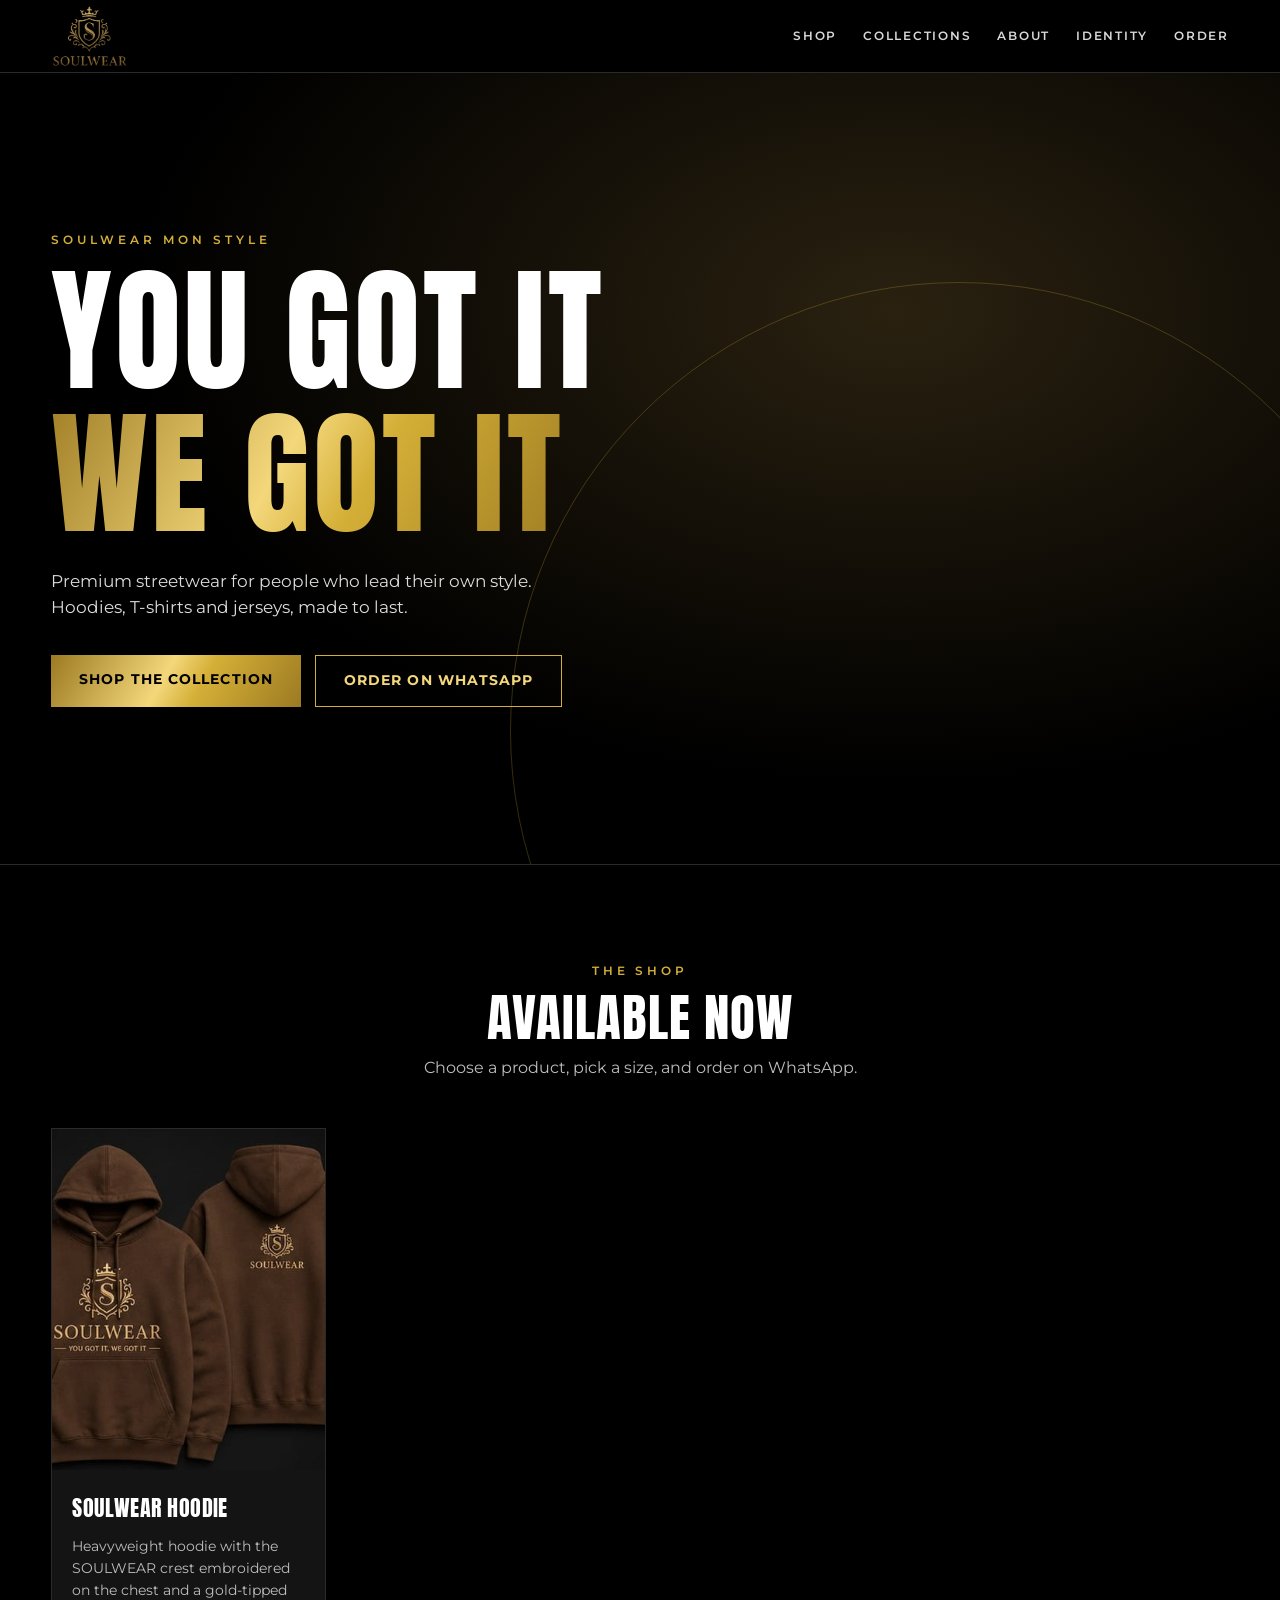
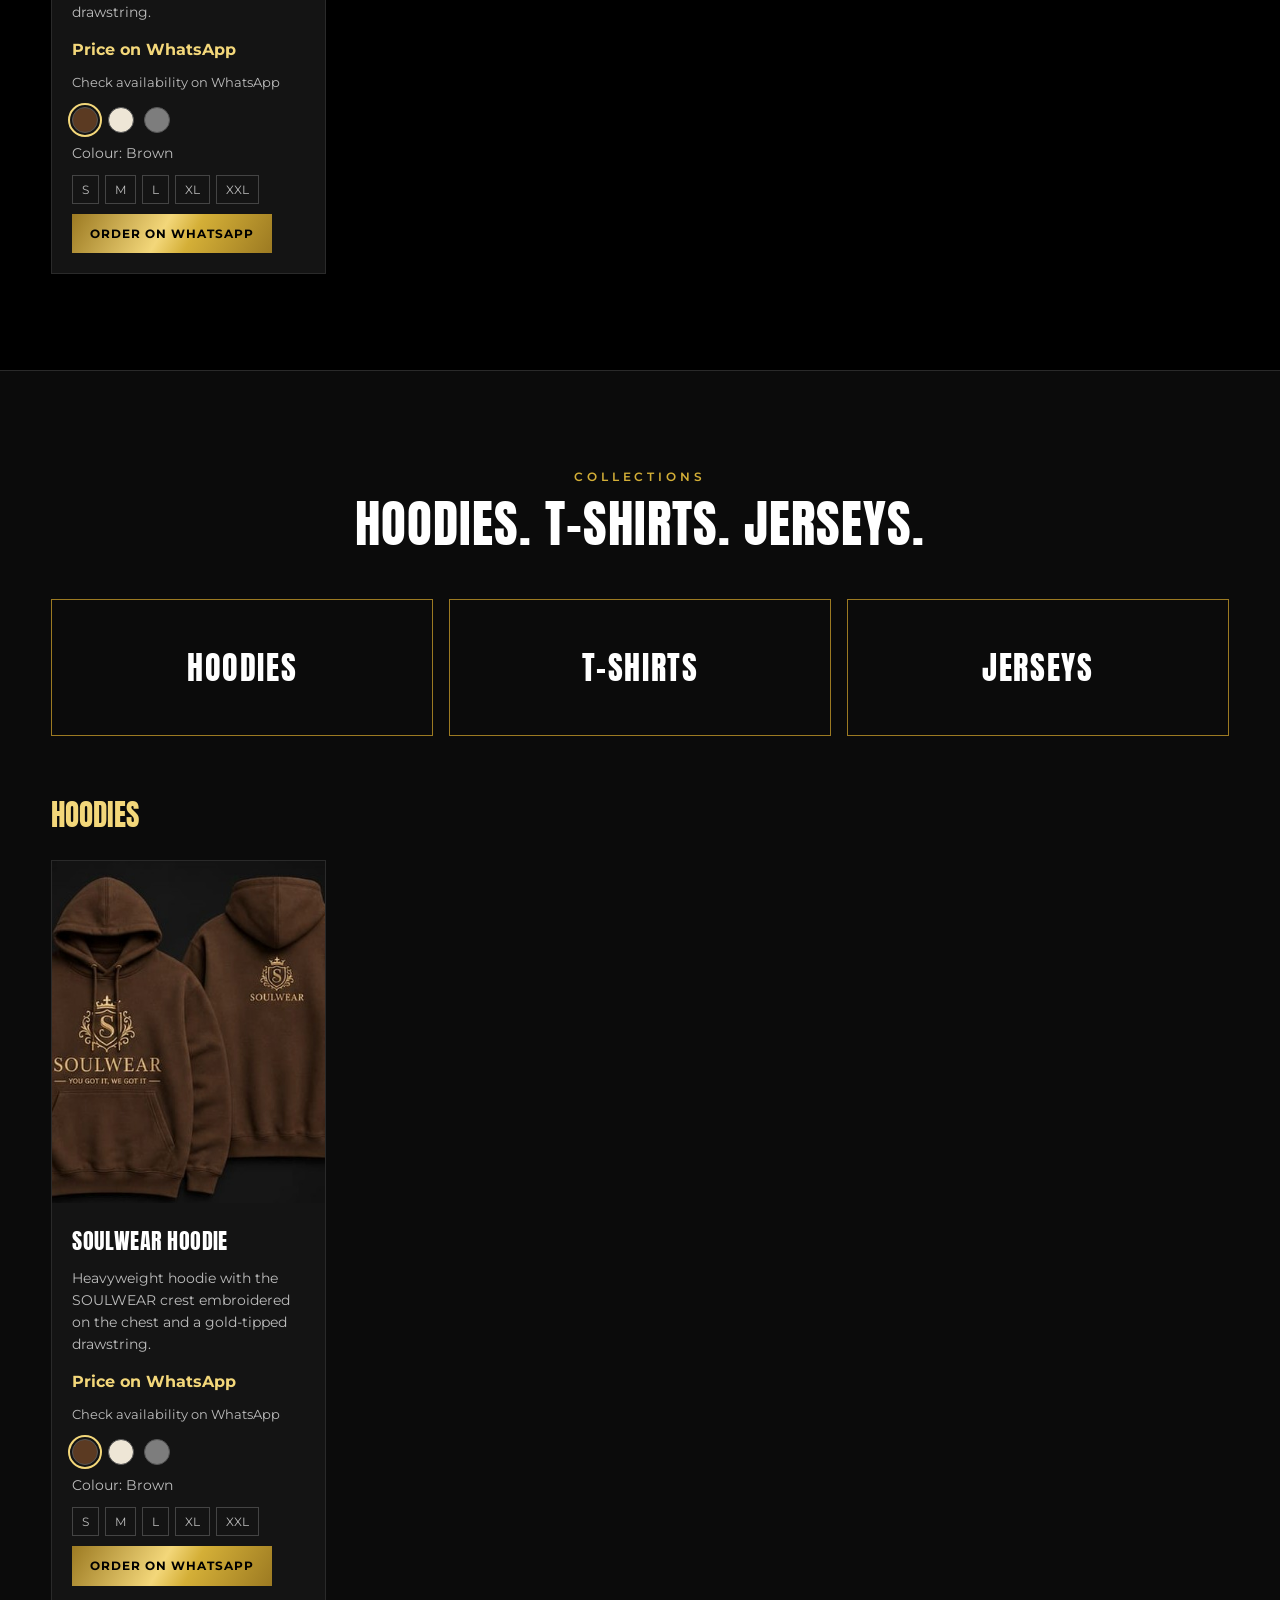
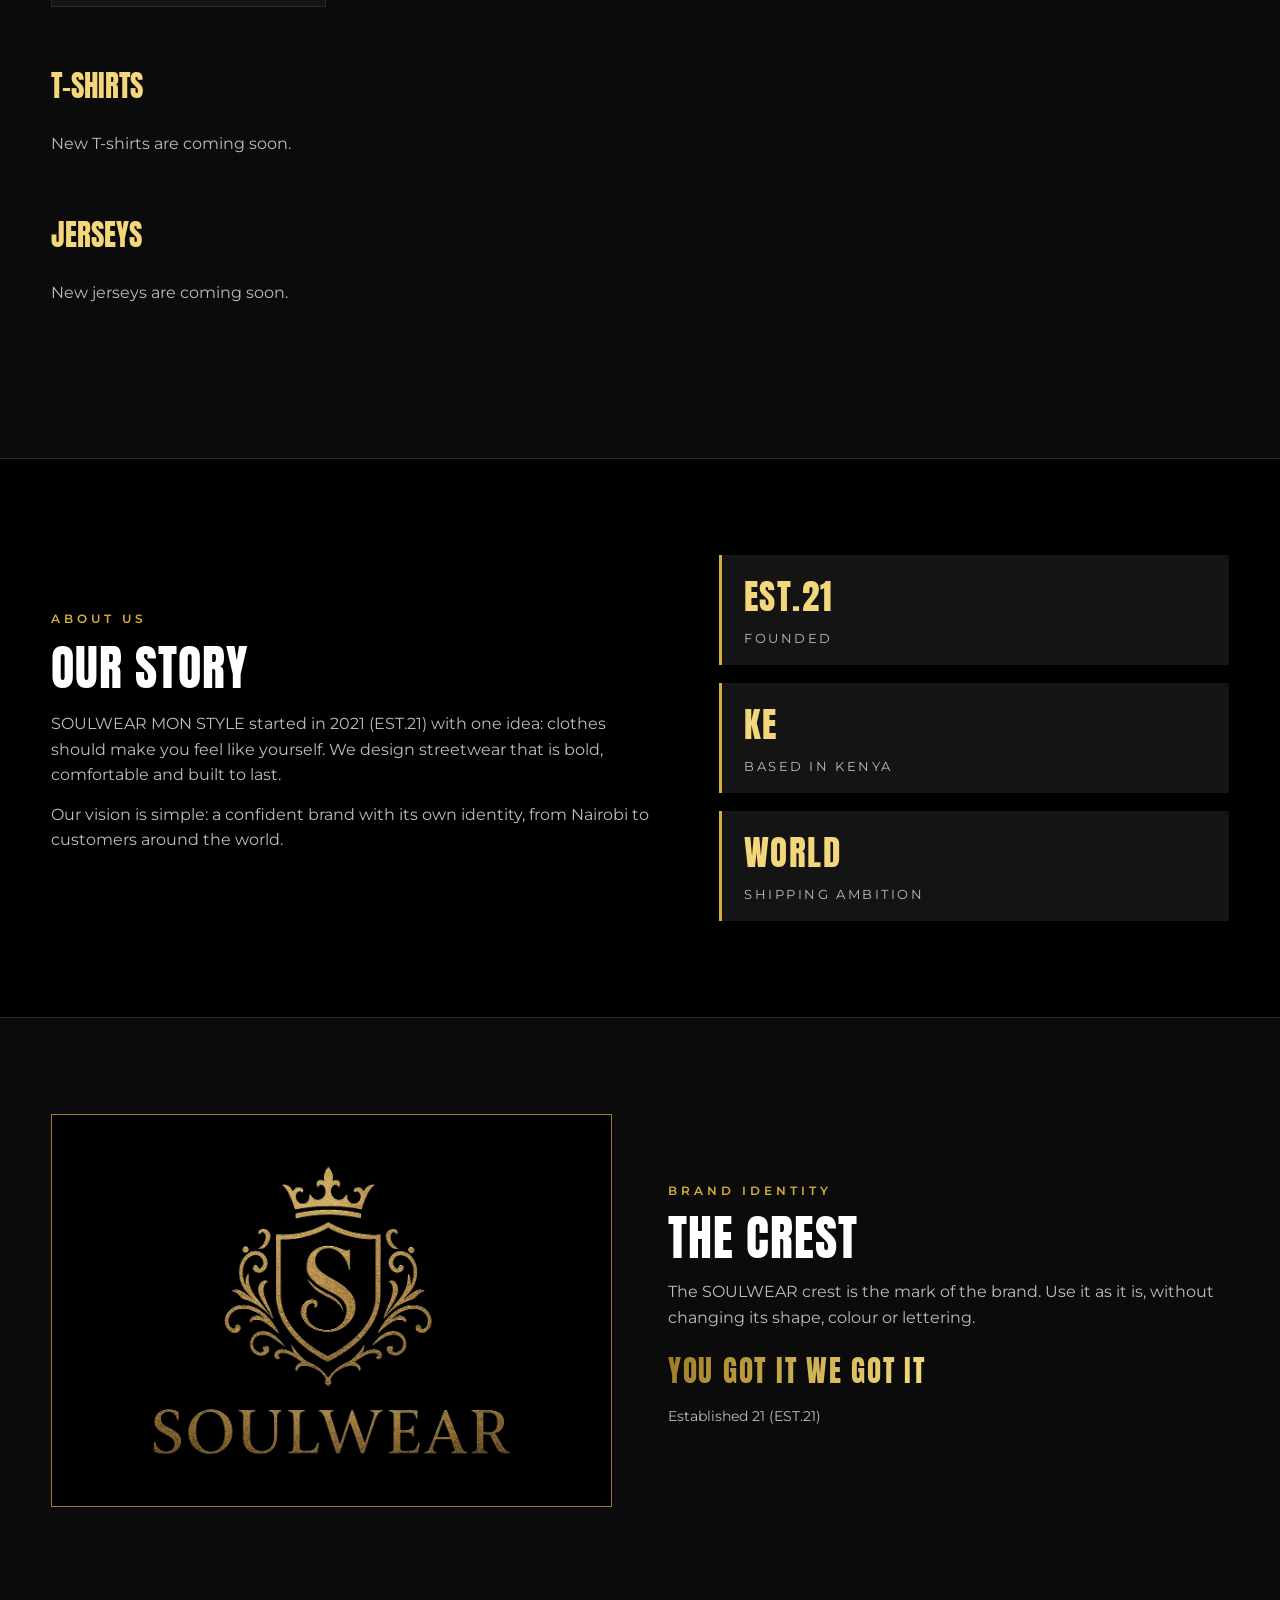
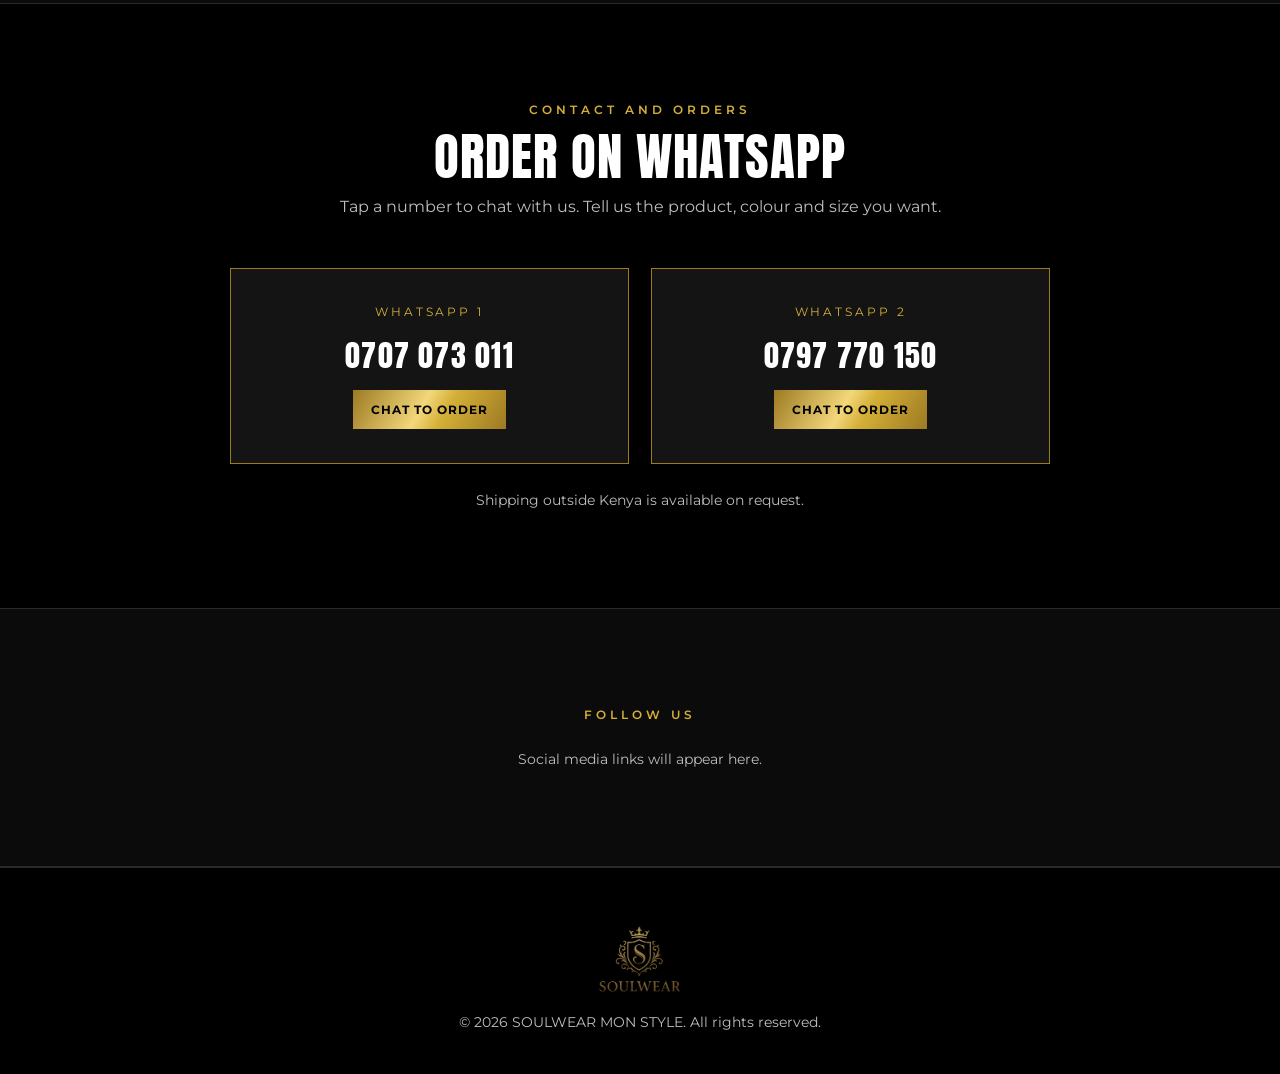
==== index.html @ c00b8c96 "Build SOULWEAR MON STYLE site: home, shop, collections, about, identity, WhatsApp orders Co-Authored" ====
<!DOCTYPE html>
<html lang="en">
<head>
<meta charset="utf-8">
<meta name="viewport" content="width=device-width,initial-scale=1">
<title>SOULWEAR MON STYLE | YOU GOT IT WE GOT IT</title>
<meta name="description" content="SOULWEAR MON STYLE: premium streetwear hoodies, T-shirts and jerseys. Est. 21. Order on WhatsApp.">
<meta name="theme-color" content="#000000">
<link rel="icon" type="image/png" href="assets/logo.png">
<link rel="preconnect" href="https://fonts.googleapis.com">
<link rel="preconnect" href="https://fonts.gstatic.com" crossorigin>
<link href="https://fonts.googleapis.com/css2?family=Anton&family=Montserrat:wght@400;500;600;700&display=swap" rel="stylesheet">
<link rel="stylesheet" href="styles.css">
</head>
<body>

<header class="top" id="top">
  <div class="wrap bar">
    <a href="#top" class="brand" aria-label="SOULWEAR home"><img src="assets/logo.png" alt="SOULWEAR"></a>
    <nav class="menu" aria-label="Main">
      <a href="#shop">Shop</a>
      <a href="#collections">Collections</a>
      <a href="#about">About</a>
      <a href="#identity">Identity</a>
      <a href="#order">Order</a>
    </nav>
  </div>
</header>

<section class="hero">
  <div class="wrap hero-inner">
    <p class="eyebrow">SOULWEAR MON STYLE</p>
    <h1 class="display">YOU GOT IT<br><span class="gold">WE GOT IT</span></h1>
    <p class="lead">Premium streetwear for people who lead their own style. Hoodies, T-shirts and jerseys, made to last.</p>
    <div class="cta">
      <a class="btn" href="#shop">Shop the collection</a>
      <a class="btn ghost" href="#order">Order on WhatsApp</a>
    </div>
  </div>
</section>

<section id="shop" class="block">
  <div class="wrap">
    <div class="heading">
      <p class="eyebrow">The shop</p>
      <h2 class="display">Available now</h2>
      <p class="muted">Choose a product, pick a size, and order on WhatsApp.</p>
    </div>
    <div id="products" class="grid" aria-live="polite"></div>
  </div>
</section>

<section id="collections" class="block alt">
  <div class="wrap">
    <div class="heading">
      <p class="eyebrow">Collections</p>
      <h2 class="display">Hoodies. T-shirts. Jerseys.</h2>
    </div>
    <div class="cats">
      <a href="#hoodies" class="cat"><span>Hoodies</span></a>
      <a href="#tshirts" class="cat"><span>T-shirts</span></a>
      <a href="#jerseys" class="cat"><span>Jerseys</span></a>
    </div>
    <div id="hoodies" class="cat-block">
      <h3 class="cat-title">Hoodies</h3>
      <div class="grid" data-cat="hoodies"></div>
    </div>
    <div id="tshirts" class="cat-block">
      <h3 class="cat-title">T-shirts</h3>
      <div class="grid" data-cat="tshirts"><p class="muted">New T-shirts are coming soon.</p></div>
    </div>
    <div id="jerseys" class="cat-block">
      <h3 class="cat-title">Jerseys</h3>
      <div class="grid" data-cat="jerseys"><p class="muted">New jerseys are coming soon.</p></div>
    </div>
  </div>
</section>

<section id="about" class="block">
  <div class="wrap about">
    <div>
      <p class="eyebrow">About us</p>
      <h2 class="display">Our story</h2>
      <p class="muted">SOULWEAR MON STYLE started in 2021 (EST.21) with one idea: clothes should make you feel like yourself. We design streetwear that is bold, comfortable and built to last.</p>
      <p class="muted">Our vision is simple: a confident brand with its own identity, from Nairobi to customers around the world.</p>
    </div>
    <div class="stat-row">
      <div><strong>EST.21</strong><span>Founded</span></div>
      <div><strong>KE</strong><span>Based in Kenya</span></div>
      <div><strong>WORLD</strong><span>Shipping ambition</span></div>
    </div>
  </div>
</section>

<section id="identity" class="block alt">
  <div class="wrap identity">
    <div class="logo-card">
      <img src="assets/logo.png" alt="SOULWEAR crest and wordmark">
    </div>
    <div>
      <p class="eyebrow">Brand identity</p>
      <h2 class="display">The crest</h2>
      <p class="muted">The SOULWEAR crest is the mark of the brand. Use it as it is, without changing its shape, colour or lettering.</p>
      <p class="slogan">YOU GOT IT WE GOT IT</p>
      <p class="muted small">Established 21 (EST.21)</p>
    </div>
  </div>
</section>

<section id="order" class="block">
  <div class="wrap">
    <div class="heading">
      <p class="eyebrow">Contact and orders</p>
      <h2 class="display">Order on WhatsApp</h2>
      <p class="muted">Tap a number to chat with us. Tell us the product, colour and size you want.</p>
    </div>
    <div class="contact-grid" id="contact-links"></div>
    <p class="muted small center">Shipping outside Kenya is available on request.</p>
  </div>
</section>

<section id="social" class="block alt">
  <div class="wrap center">
    <p class="eyebrow">Follow us</p>
    <div class="social" id="social-links"></div>
  </div>
</section>

<footer>
  <div class="wrap center">
    <img src="assets/logo.png" alt="" class="foot-logo">
    <p>&copy; <span id="yr"></span> SOULWEAR MON STYLE. All rights reserved.</p>
  </div>
</footer>

<script src="config.js"></script>
<script src="app.js"></script>
</body>
</html>
---- styles.css ----
/* SOULWEAR MON STYLE: deep black, metallic gold, white text */
:root{
  --black:#000;
  --ink:#0b0b0b;
  --panel:#141414;
  --line:#2a2a2a;
  --white:#fff;
  --muted:#bdbdbd;
  --gold:#d4af37;
  --gold-hi:#f3d77a;
  --gold-lo:#9c7a22;
  --gold-grad:linear-gradient(120deg,#9c7a22 0%,#f3d77a 45%,#d4af37 60%,#9c7a22 100%);
  --wrap:min(1200px,92%);
}
*{box-sizing:border-box;margin:0;padding:0}
html{scroll-behavior:smooth;scroll-padding-top:84px}
body{font-family:'Montserrat',system-ui,sans-serif;background:var(--black);color:var(--white);line-height:1.6;-webkit-font-smoothing:antialiased}
img{max-width:100%;display:block}
a{color:inherit;text-decoration:none}
.wrap{width:var(--wrap);margin:0 auto}
.center{text-align:center}
.muted{color:var(--muted)}
.small{font-size:.85rem}
.display{font-family:'Anton',Impact,'Arial Narrow',sans-serif;font-weight:400;text-transform:uppercase;letter-spacing:.02em;line-height:1.05}
.gold{background:var(--gold-grad);-webkit-background-clip:text;background-clip:text;color:transparent}
.eyebrow{font-size:.78rem;letter-spacing:.32em;text-transform:uppercase;color:var(--gold);font-weight:600;margin-bottom:10px}
.block{padding:96px 0;background:var(--black)}
.block.alt{background:var(--ink);border-top:1px solid var(--line);border-bottom:1px solid var(--line)}
.heading{text-align:center;margin-bottom:48px}
.heading .display{font-size:clamp(2rem,5vw,3.2rem)}
.heading .muted{margin-top:10px}

/* Buttons */
.btn{display:inline-block;background:var(--gold-grad);color:#000;padding:14px 28px;font-weight:700;letter-spacing:.08em;text-transform:uppercase;font-size:.85rem;border:0;cursor:pointer;transition:transform .2s,filter .2s}
.btn:hover{transform:translateY(-2px);filter:brightness(1.08)}
.btn.ghost{background:transparent;color:var(--gold-hi);border:1.5px solid var(--gold)}
.btn.small{padding:10px 18px;font-size:.75rem}

/* Header */
.top{position:sticky;top:0;z-index:50;background:rgba(0,0,0,.92);backdrop-filter:blur(10px);border-bottom:1px solid var(--line)}
.bar{display:flex;align-items:center;justify-content:space-between;height:72px}
.brand img{height:64px;width:auto}
.menu{display:flex;gap:26px;font-size:.78rem;letter-spacing:.14em;text-transform:uppercase;font-weight:600}
.menu a{color:var(--white);opacity:.85;transition:color .2s,opacity .2s}
.menu a:hover{color:var(--gold-hi);opacity:1}
@media(max-width:760px){
  .bar{height:64px}
  .brand img{height:42px}
  .menu{gap:14px;font-size:.66rem}
}

/* Hero */
.hero{position:relative;min-height:88vh;display:flex;align-items:center;background:radial-gradient(ellipse at 70% 30%,#2a2110 0%,#000 60%);overflow:hidden;border-bottom:1px solid var(--line)}
.hero::after{content:"";position:absolute;inset:auto -10% -40% auto;width:70vw;height:70vw;border-radius:50%;border:1px solid rgba(212,175,55,.25);pointer-events:none}
.hero-inner{position:relative;z-index:1;padding:80px 0}
.hero h1{font-size:clamp(3.2rem,12vw,8.5rem);margin-bottom:22px}
.hero .lead{max-width:520px;font-size:1.05rem;color:#dcdcdc;margin-bottom:34px}
.cta{display:flex;gap:14px;flex-wrap:wrap}

/* Product grid */
.grid{display:grid;gap:26px;grid-template-columns:repeat(auto-fill,minmax(260px,1fr))}
.card{background:var(--panel);border:1px solid var(--line);overflow:hidden;transition:border-color .25s,transform .25s;display:flex;flex-direction:column}
.card:hover{border-color:var(--gold-lo);transform:translateY(-4px)}
.thumb{aspect-ratio:4/5;background:#050505;display:flex;align-items:center;justify-content:center}
.thumb img{width:100%;height:100%;object-fit:cover}
.body{padding:20px;display:flex;flex-direction:column;gap:10px;flex:1}
.card h3{font-family:'Anton',Impact,sans-serif;font-weight:400;font-size:1.4rem;text-transform:uppercase;letter-spacing:.02em}
.meta{display:flex;justify-content:space-between;gap:10px;flex-wrap:wrap;align-items:baseline;margin-top:4px}
.price{color:var(--gold-hi);font-weight:700}
.stock{font-size:.8rem;color:var(--muted)}
.swatches{display:flex;gap:10px;margin-top:4px}
.swatch{width:26px;height:26px;border-radius:50%;border:1px solid #555;cursor:pointer}
.swatch[aria-pressed="true"]{outline:2px solid var(--gold-hi);outline-offset:2px}
.swatch[title="Brown"]{background:#5b3a22}
.swatch[title="White"]{background:#eee6d6}
.swatch[title="Grey"]{background:#7d7d7d}
.swatch[title="Black"]{background:#000}
.sizes{display:flex;gap:6px;flex-wrap:wrap}
.sizes span{border:1px solid #444;padding:4px 9px;font-size:.75rem;color:var(--muted)}
.order-btn{margin-top:auto;align-self:flex-start}

/* Collections */
.cats{display:grid;grid-template-columns:repeat(3,1fr);gap:16px;margin-bottom:56px}
.cat{border:1px solid var(--gold-lo);padding:42px 16px;text-align:center;font-family:'Anton',Impact,sans-serif;font-size:clamp(1.3rem,3vw,2rem);text-transform:uppercase;letter-spacing:.05em;transition:background .25s,color .25s}
.cat:hover{background:var(--gold-grad);color:#000}
.cat-block{margin-bottom:56px}
.cat-title{font-family:'Anton',Impact,sans-serif;font-weight:400;font-size:1.8rem;text-transform:uppercase;margin-bottom:22px;color:var(--gold-hi)}
@media(max-width:620px){.cats{grid-template-columns:1fr}}

/* About */
.about{display:grid;grid-template-columns:1.2fr 1fr;gap:56px;align-items:center}
.about .display{font-size:clamp(2rem,4.5vw,3rem);margin-bottom:18px}
.about p{margin-bottom:14px}
.stat-row{display:grid;gap:18px}
.stat-row div{border-left:3px solid var(--gold);padding:14px 22px;background:var(--panel)}
.stat-row strong{display:block;font-family:'Anton',Impact,sans-serif;font-weight:400;font-size:2.2rem;color:var(--gold-hi);letter-spacing:.04em}
.stat-row span{font-size:.8rem;letter-spacing:.2em;text-transform:uppercase;color:var(--muted)}
@media(max-width:820px){.about{grid-template-columns:1fr}}

/* Identity */
.identity{display:grid;grid-template-columns:1fr 1fr;gap:56px;align-items:center}
.logo-card{background:#000;border:1px solid var(--gold-lo);padding:40px;display:flex;align-items:center;justify-content:center}
.logo-card img{width:min(100%,380px)}
.identity .display{font-size:clamp(2rem,4.5vw,3rem);margin-bottom:16px}
.identity p{margin-bottom:12px}
.slogan{font-family:'Anton',Impact,sans-serif;font-size:clamp(1.3rem,3vw,1.8rem);letter-spacing:.06em;background:var(--gold-grad);-webkit-background-clip:text;background-clip:text;color:transparent;margin:18px 0 8px}
@media(max-width:820px){.identity{grid-template-columns:1fr}}

/* Contact */
.contact-grid{display:grid;grid-template-columns:repeat(2,1fr);gap:22px;max-width:820px;margin:0 auto 26px}
.contact-card{background:var(--panel);border:1px solid var(--gold-lo);padding:34px 24px;display:flex;flex-direction:column;align-items:center;gap:10px;text-align:center;transition:transform .2s,border-color .2s}
.contact-card:hover{transform:translateY(-3px);border-color:var(--gold-hi)}
.contact-card .label{font-size:.72rem;letter-spacing:.25em;text-transform:uppercase;color:var(--gold)}
.contact-card strong{font-family:'Anton',Impact,sans-serif;font-weight:400;font-size:1.9rem;letter-spacing:.04em}
@media(max-width:620px){.contact-grid{grid-template-columns:1fr}}

/* Social */
.social{display:flex;gap:14px;justify-content:center;flex-wrap:wrap;margin-top:24px}

/* Footer */
footer{background:#000;border-top:1px solid var(--line);padding:56px 0 40px;color:var(--muted);font-size:.85rem}
.foot-logo{height:70px;width:auto;margin:0 auto 18px;opacity:.9}

/* Phones */
@media(max-width:540px){
  .block{padding:72px 0}
  .hero{min-height:80vh}
  .grid{grid-template-columns:1fr 1fr;gap:14px}
  .body{padding:14px}
  .card h3{font-size:1.1rem}
}
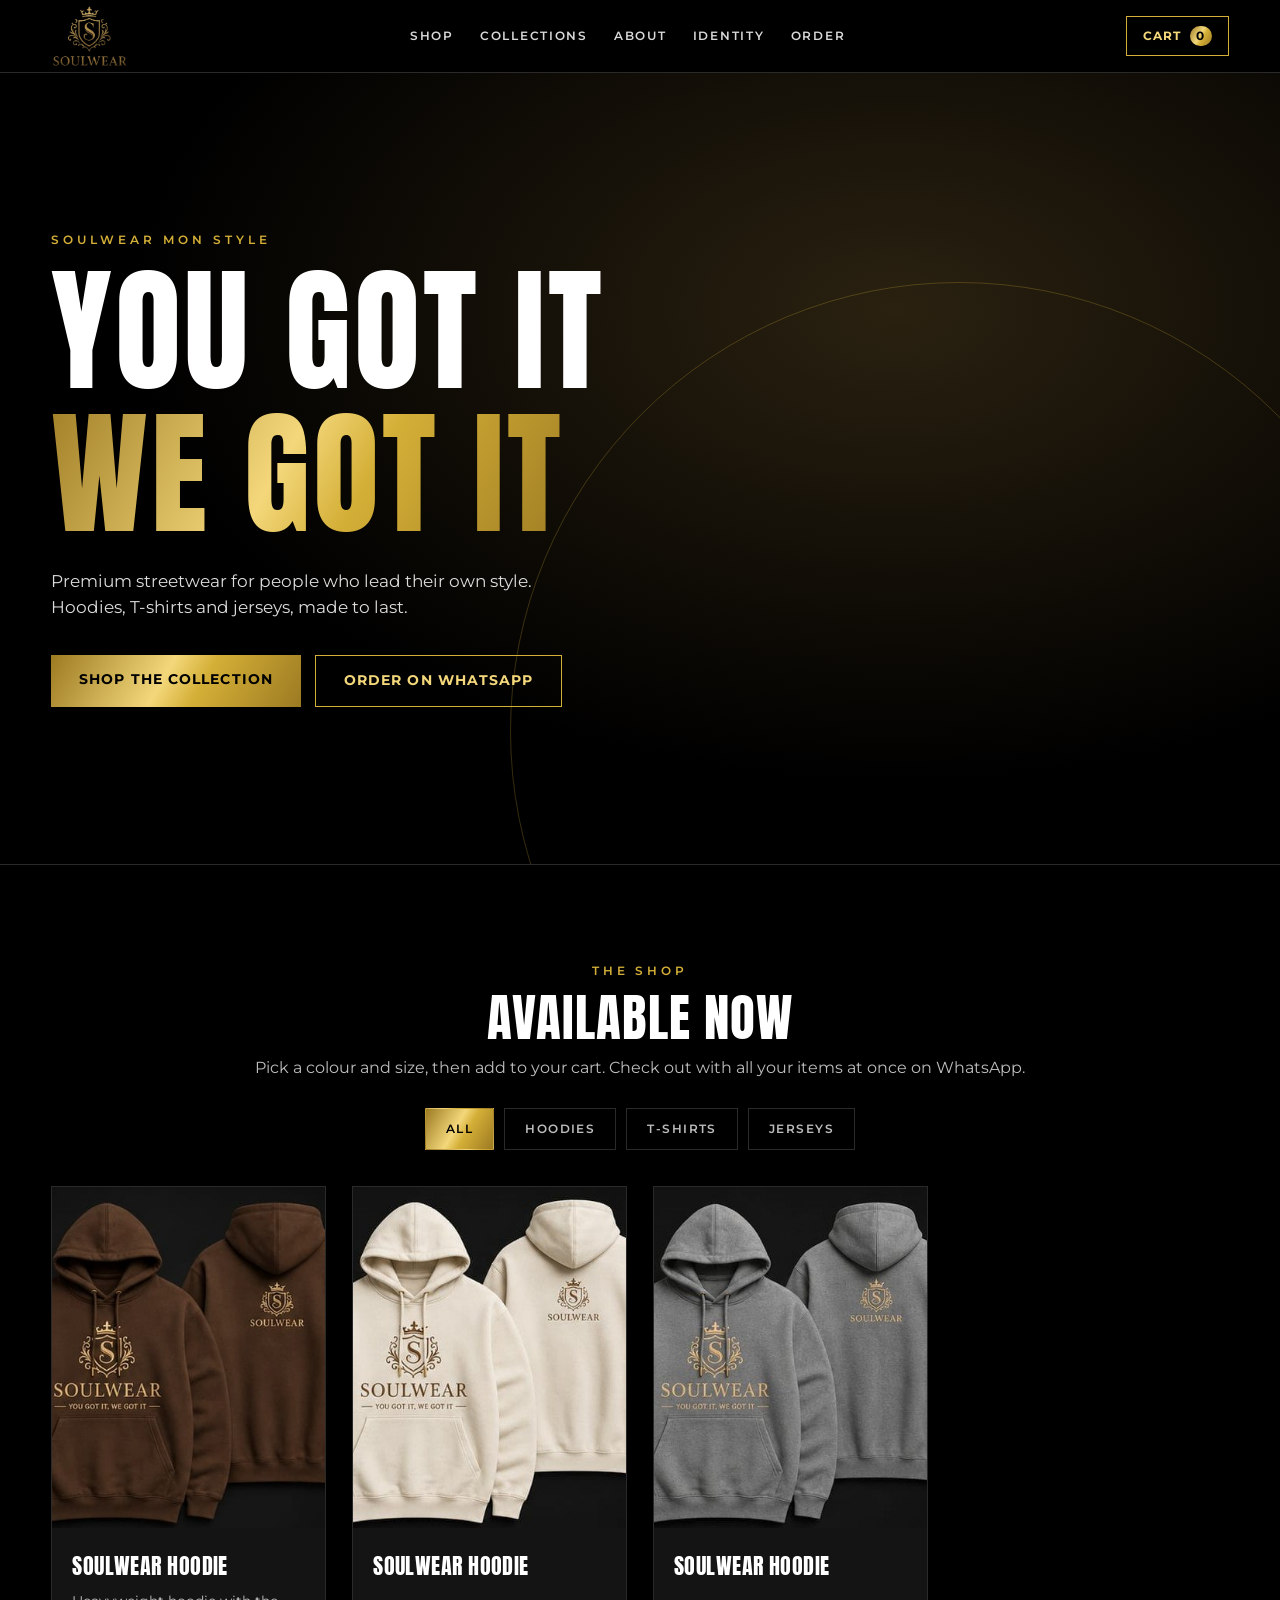
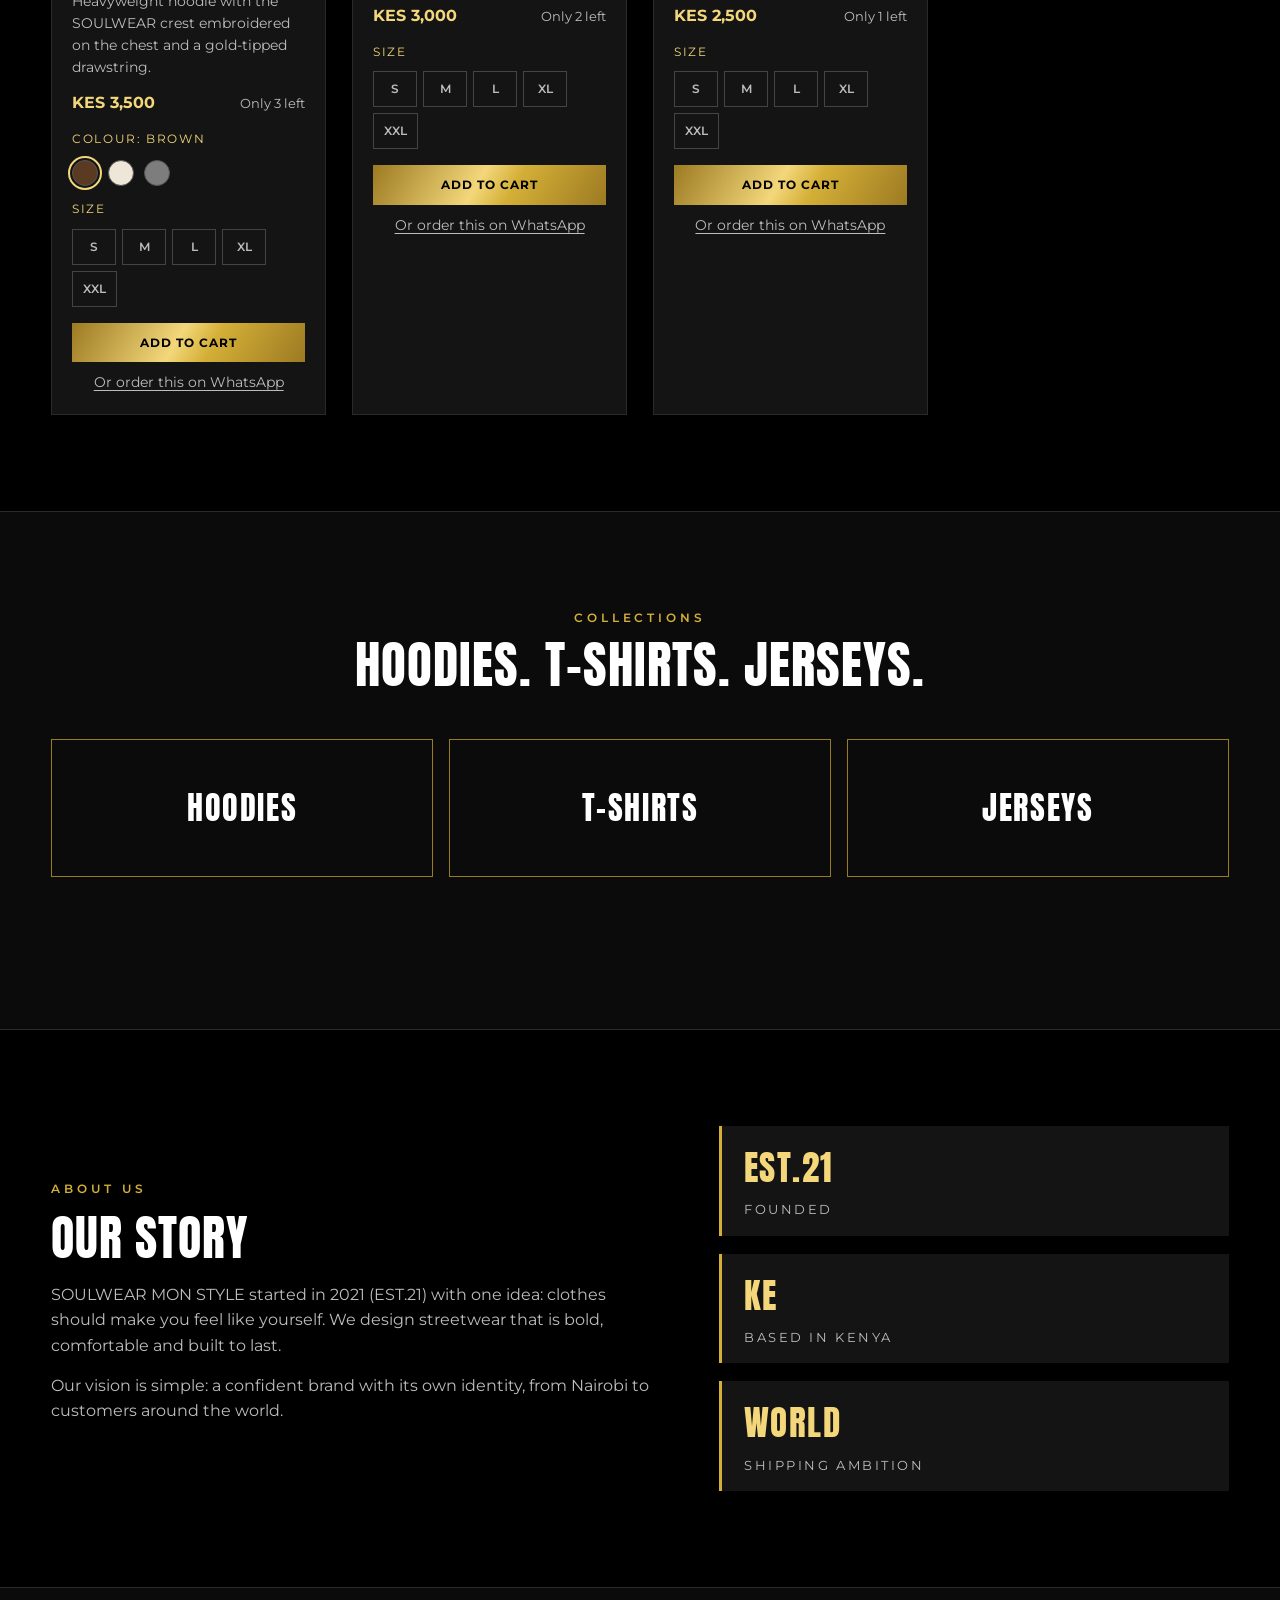
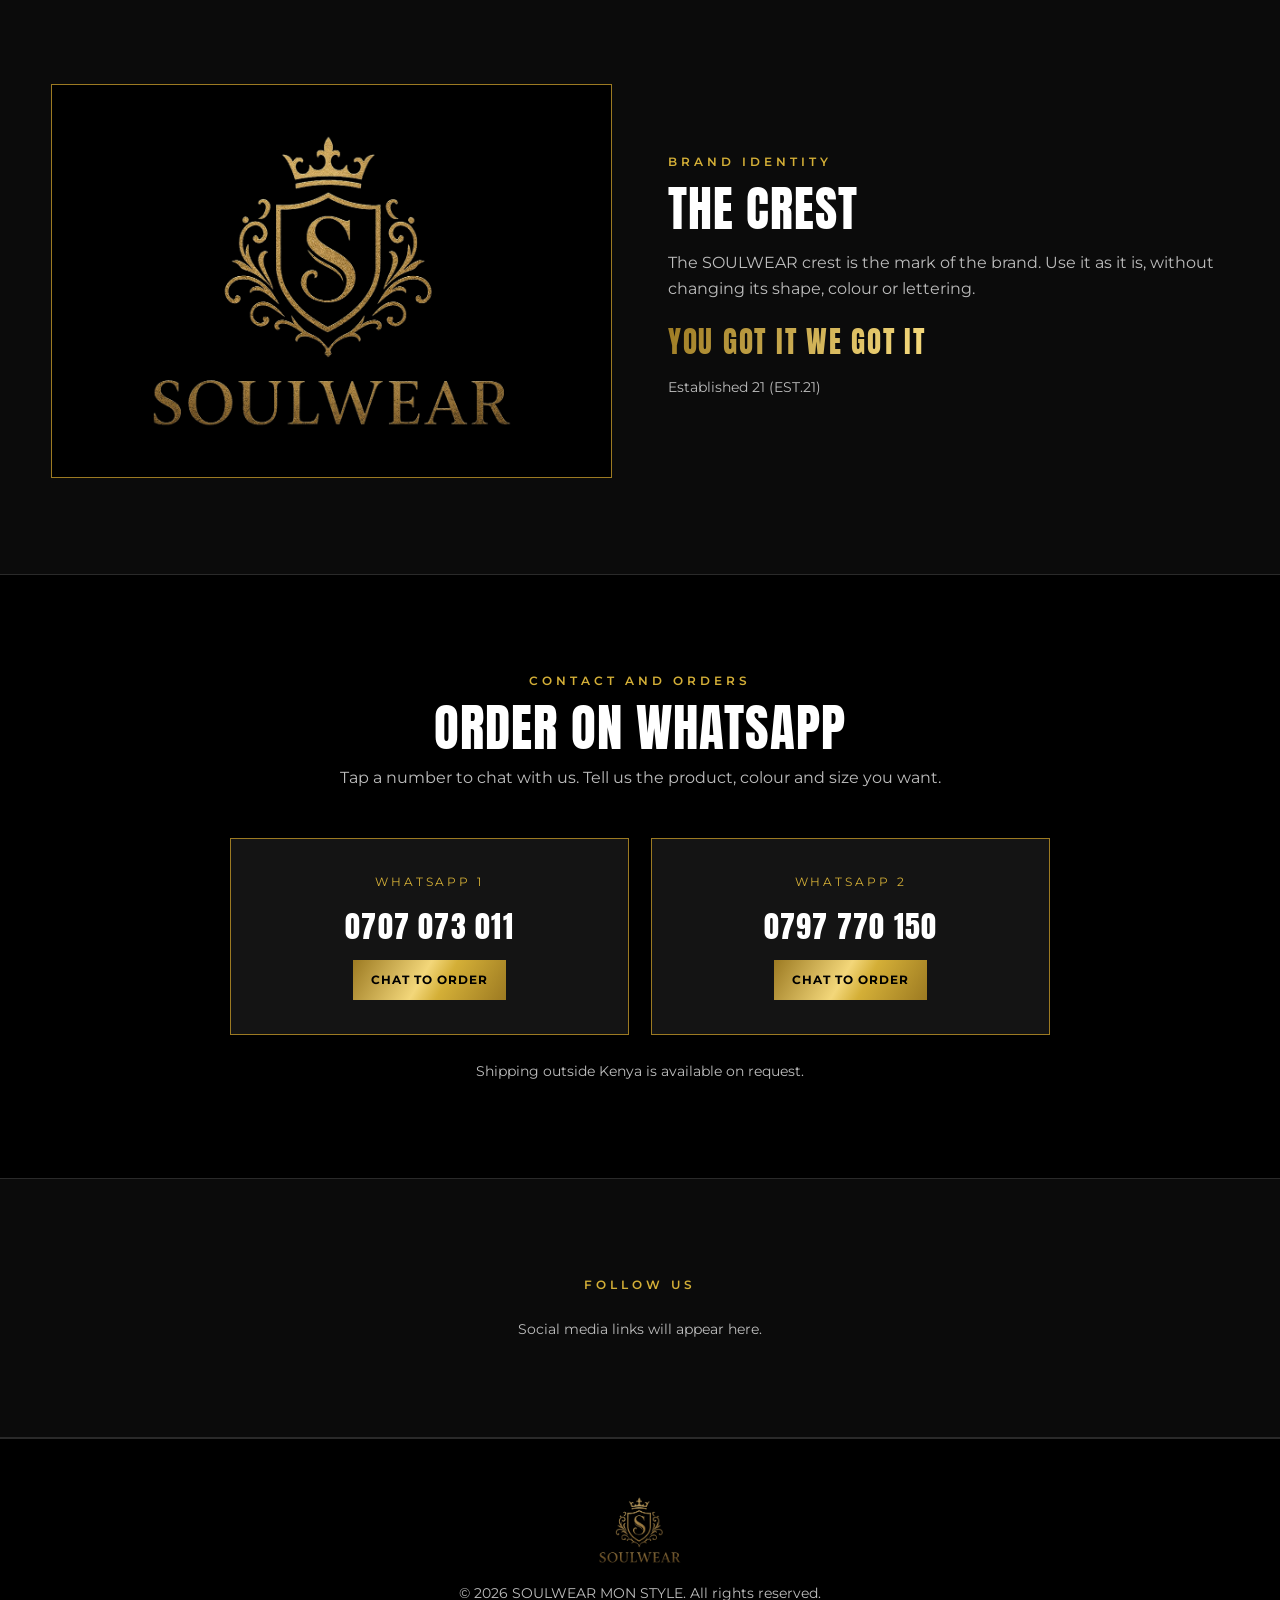
==== commit c89de027: "Add cart with WhatsApp checkout, category filters, logo to home, reload at top Co-Authored-By: Claud" ====
--- a/index.html
+++ b/index.html
@@ -16,7 +16,7 @@
 
 <header class="top" id="top">
   <div class="wrap bar">
-    <a href="#top" class="brand" aria-label="SOULWEAR home"><img src="assets/logo.png" alt="SOULWEAR"></a>
+    <a href="index.html" class="brand" aria-label="SOULWEAR home"><img src="assets/logo.png" alt="SOULWEAR"></a>
     <nav class="menu" aria-label="Main">
       <a href="#shop">Shop</a>
       <a href="#collections">Collections</a>
@@ -24,6 +24,7 @@
       <a href="#identity">Identity</a>
       <a href="#order">Order</a>
     </nav>
+    <button id="cart-open" class="cart-btn" type="button" aria-label="Open cart">Cart <span id="cart-count">0</span></button>
   </div>
 </header>
 
@@ -44,7 +45,13 @@
     <div class="heading">
       <p class="eyebrow">The shop</p>
       <h2 class="display">Available now</h2>
-      <p class="muted">Choose a product, pick a size, and order on WhatsApp.</p>
+      <p class="muted">Pick a colour and size, then add to your cart. Check out with all your items at once on WhatsApp.</p>
+    </div>
+    <div class="filters" role="tablist" aria-label="Browse by category">
+      <button class="filter-btn is-on" data-filter="all" type="button">All</button>
+      <button class="filter-btn" data-filter="hoodies" type="button">Hoodies</button>
+      <button class="filter-btn" data-filter="tshirts" type="button">T-shirts</button>
+      <button class="filter-btn" data-filter="jerseys" type="button">Jerseys</button>
     </div>
     <div id="products" class="grid" aria-live="polite"></div>
   </div>
@@ -57,21 +64,9 @@
       <h2 class="display">Hoodies. T-shirts. Jerseys.</h2>
     </div>
     <div class="cats">
-      <a href="#hoodies" class="cat"><span>Hoodies</span></a>
-      <a href="#tshirts" class="cat"><span>T-shirts</span></a>
-      <a href="#jerseys" class="cat"><span>Jerseys</span></a>
-    </div>
-    <div id="hoodies" class="cat-block">
-      <h3 class="cat-title">Hoodies</h3>
-      <div class="grid" data-cat="hoodies"></div>
-    </div>
-    <div id="tshirts" class="cat-block">
-      <h3 class="cat-title">T-shirts</h3>
-      <div class="grid" data-cat="tshirts"><p class="muted">New T-shirts are coming soon.</p></div>
-    </div>
-    <div id="jerseys" class="cat-block">
-      <h3 class="cat-title">Jerseys</h3>
-      <div class="grid" data-cat="jerseys"><p class="muted">New jerseys are coming soon.</p></div>
+      <button class="cat" data-filter="hoodies" type="button"><span>Hoodies</span></button>
+      <button class="cat" data-filter="tshirts" type="button"><span>T-shirts</span></button>
+      <button class="cat" data-filter="jerseys" type="button"><span>Jerseys</span></button>
     </div>
   </div>
 </section>
@@ -133,6 +128,32 @@
   </div>
 </footer>
 
+<!-- Cart -->
+<div id="cart-overlay" class="overlay hidden"></div>
+<aside id="cart-drawer" class="drawer hidden" aria-label="Your cart">
+  <div class="drawer-head">
+    <h3 class="display">Your cart</h3>
+    <button id="cart-close" class="btn ghost small" type="button">Close</button>
+  </div>
+  <div id="cart-items"></div>
+  <div class="cart-total"><span>Total</span><strong id="cart-total">KES 0</strong></div>
+  <p class="muted small" id="cart-note"></p>
+  <div id="cart-checkout" class="checkout">
+    <p class="small">Choose a number to send your order on WhatsApp:</p>
+    <div id="checkout-links"></div>
+    <button id="cart-clear" class="link-btn" type="button">Clear cart</button>
+  </div>
+</aside>
+
+<div id="toast" class="toast" role="status" aria-live="polite"></div>
+
+<nav class="mobile-bar" aria-label="Quick links">
+  <a href="#shop">Shop</a>
+  <a href="#collections">Collections</a>
+  <a href="#order">Order</a>
+  <a href="#about">About</a>
+</nav>
+
 <script src="config.js"></script>
 <script src="app.js"></script>
 </body>
--- a/styles.css
+++ b/styles.css
@@ -129,3 +129,63 @@
   .body{padding:14px}
   .card h3{font-size:1.1rem}
 }
+
+/* ---------- Cart, filters and extras ---------- */
+.hidden{display:none!important}
+button{font:inherit}
+button.cat{background:transparent;color:var(--white);cursor:pointer;width:100%}
+.cart-btn{background:transparent;border:1.5px solid var(--gold);color:var(--gold-hi);padding:9px 16px;font-weight:700;letter-spacing:.1em;text-transform:uppercase;font-size:.72rem;cursor:pointer;white-space:nowrap}
+.cart-btn span{display:inline-block;min-width:22px;padding:1px 6px;margin-left:4px;background:var(--gold-grad);color:#000;border-radius:999px;text-align:center}
+.cart-btn:hover{background:rgba(212,175,55,.12)}
+
+.filters{display:flex;gap:10px;justify-content:center;flex-wrap:wrap;margin:-20px 0 36px}
+.filter-btn{background:transparent;border:1px solid var(--line);color:var(--muted);padding:10px 20px;letter-spacing:.12em;text-transform:uppercase;font-size:.75rem;font-weight:600;cursor:pointer;transition:.2s}
+.filter-btn:hover{color:var(--white);border-color:var(--gold-lo)}
+.filter-btn.is-on{background:var(--gold-grad);color:#000;border-color:transparent}
+
+.label-small{font-size:.72rem;letter-spacing:.14em;text-transform:uppercase;color:var(--gold-hi);margin-top:6px}
+.size{background:transparent;border:1px solid #444;color:var(--muted);min-width:44px;padding:7px 10px;font-size:.78rem;font-weight:600;cursor:pointer;transition:.15s}
+.size:hover{border-color:var(--gold)}
+.size[aria-pressed="true"]{background:var(--gold-grad);color:#000;border-color:transparent}
+.sizes{display:flex;gap:6px;flex-wrap:wrap}
+.add-btn{align-self:stretch;margin-top:8px;border:0;cursor:pointer}
+.add-btn:disabled{opacity:.45;cursor:not-allowed;transform:none;filter:none}
+.whatsapp-link{color:var(--muted);text-decoration:underline;text-underline-offset:3px;align-self:center;margin-top:2px}
+.whatsapp-link:hover{color:var(--gold-hi)}
+.card .body{gap:8px}
+.card .sizes{margin-top:2px}
+
+/* Cart drawer */
+.overlay{position:fixed;inset:0;background:rgba(0,0,0,.7);z-index:60}
+.drawer{position:fixed;top:0;right:0;height:100%;width:min(420px,100%);background:var(--ink);border-left:1px solid var(--line);z-index:70;padding:24px;overflow-y:auto;display:flex;flex-direction:column;gap:12px;box-shadow:-12px 0 40px rgba(0,0,0,.6)}
+.drawer-head{display:flex;justify-content:space-between;align-items:center;gap:10px}
+.drawer-head h3{font-size:1.8rem;color:var(--gold-hi)}
+.cart-line{display:flex;gap:14px;padding:14px 0;border-bottom:1px solid var(--line)}
+.cart-line img{width:70px;height:88px;object-fit:cover;background:#000;flex:none}
+.cart-info{display:flex;flex-direction:column;gap:4px;flex:1;min-width:0}
+.cart-info strong{font-size:.95rem}
+.qty{display:flex;align-items:center;gap:8px;margin-top:6px;flex-wrap:wrap}
+.qty button{width:30px;height:30px;border:1px solid var(--gold-lo);background:transparent;color:var(--white);cursor:pointer;font-size:1rem}
+.qty .remove{width:auto;height:auto;padding:4px 10px;border:0;color:var(--muted);text-decoration:underline;margin-left:8px;font-size:.78rem}
+.cart-total{display:flex;justify-content:space-between;align-items:center;padding:16px 0 4px;border-top:1px solid var(--gold-lo);font-size:1rem;letter-spacing:.06em;text-transform:uppercase}
+.cart-total strong{color:var(--gold-hi);font-size:1.2rem}
+.checkout{display:flex;flex-direction:column;gap:10px;margin-top:4px}
+.checkout p{color:var(--muted)}
+.wa-btn{background:#25d366;color:#fff;text-align:center}
+.wa-btn:hover{background:#2fe072}
+.link-btn{background:none;border:0;color:var(--muted);text-decoration:underline;cursor:pointer;align-self:center;padding:8px;font-size:.8rem}
+
+/* Toast */
+.toast{position:fixed;left:50%;bottom:90px;transform:translate(-50%,20px);background:var(--gold-grad);color:#000;padding:12px 20px;font-weight:700;font-size:.85rem;letter-spacing:.04em;opacity:0;pointer-events:none;transition:.3s;z-index:90;max-width:90%;text-align:center}
+.toast.show{opacity:1;transform:translate(-50%,0)}
+
+/* Mobile bar */
+.mobile-bar{display:none}
+@media(max-width:760px){
+  .menu{display:none}
+  .cart-btn{padding:8px 12px;font-size:.66rem}
+  .mobile-bar{display:flex;position:fixed;left:0;right:0;bottom:0;z-index:55;background:#050505;border-top:1px solid var(--line);justify-content:space-around;padding:12px 4px}
+  .mobile-bar a{color:var(--gold-hi);font-size:.68rem;letter-spacing:.1em;text-transform:uppercase;font-weight:600;text-align:center;flex:1}
+  body{padding-bottom:60px}
+  .toast{bottom:80px}
+}
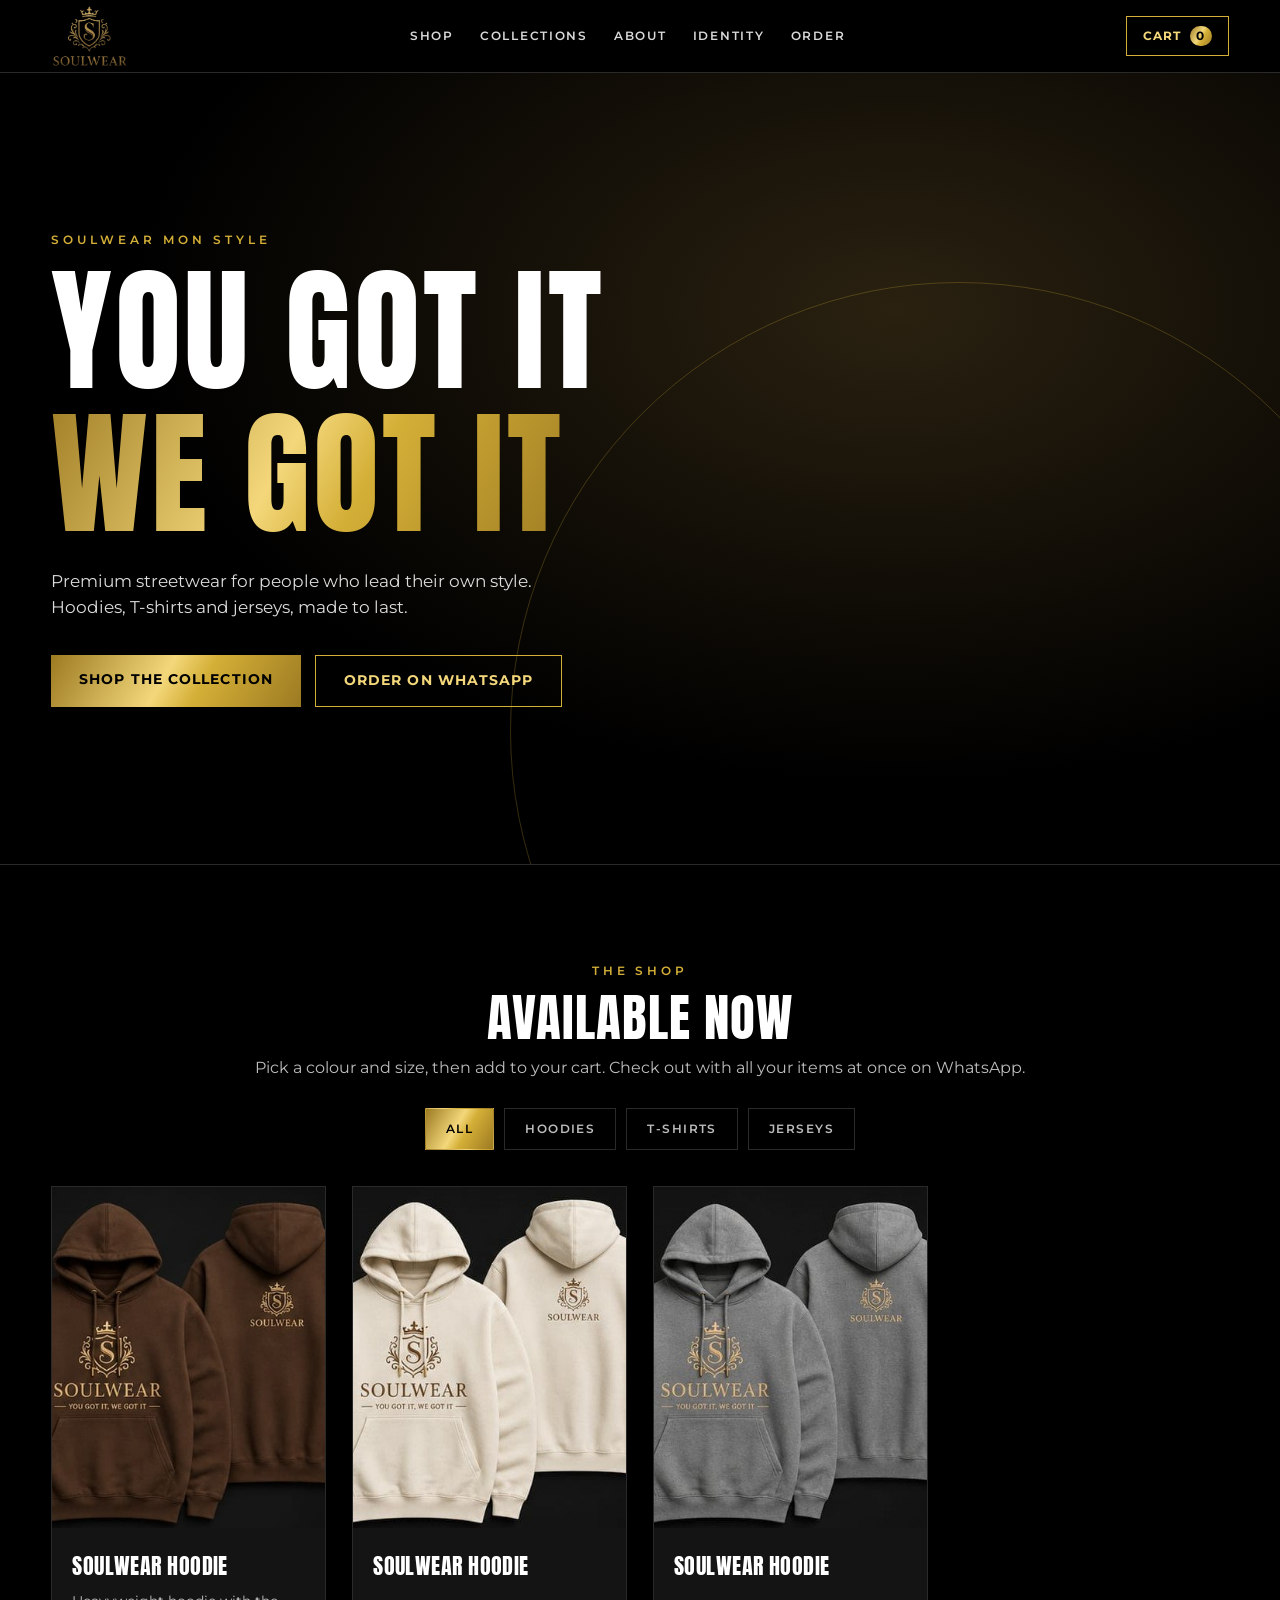
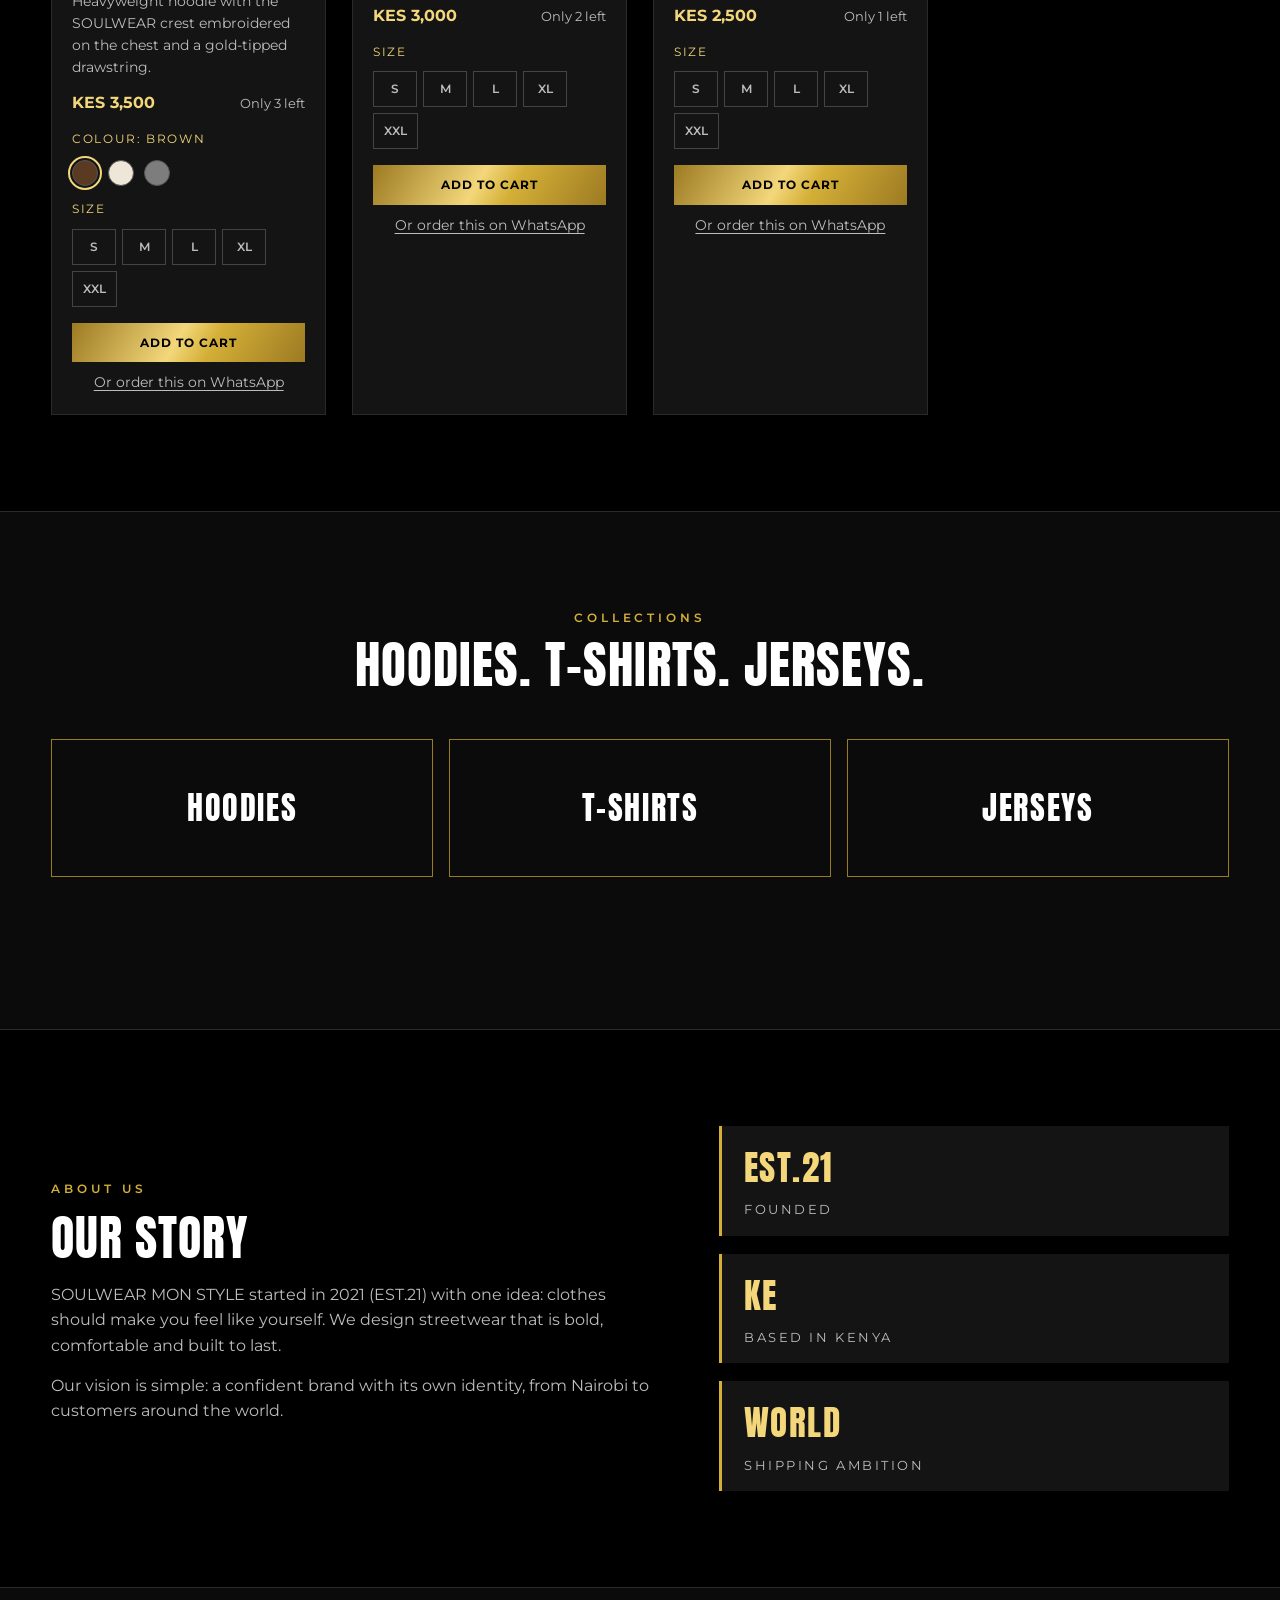
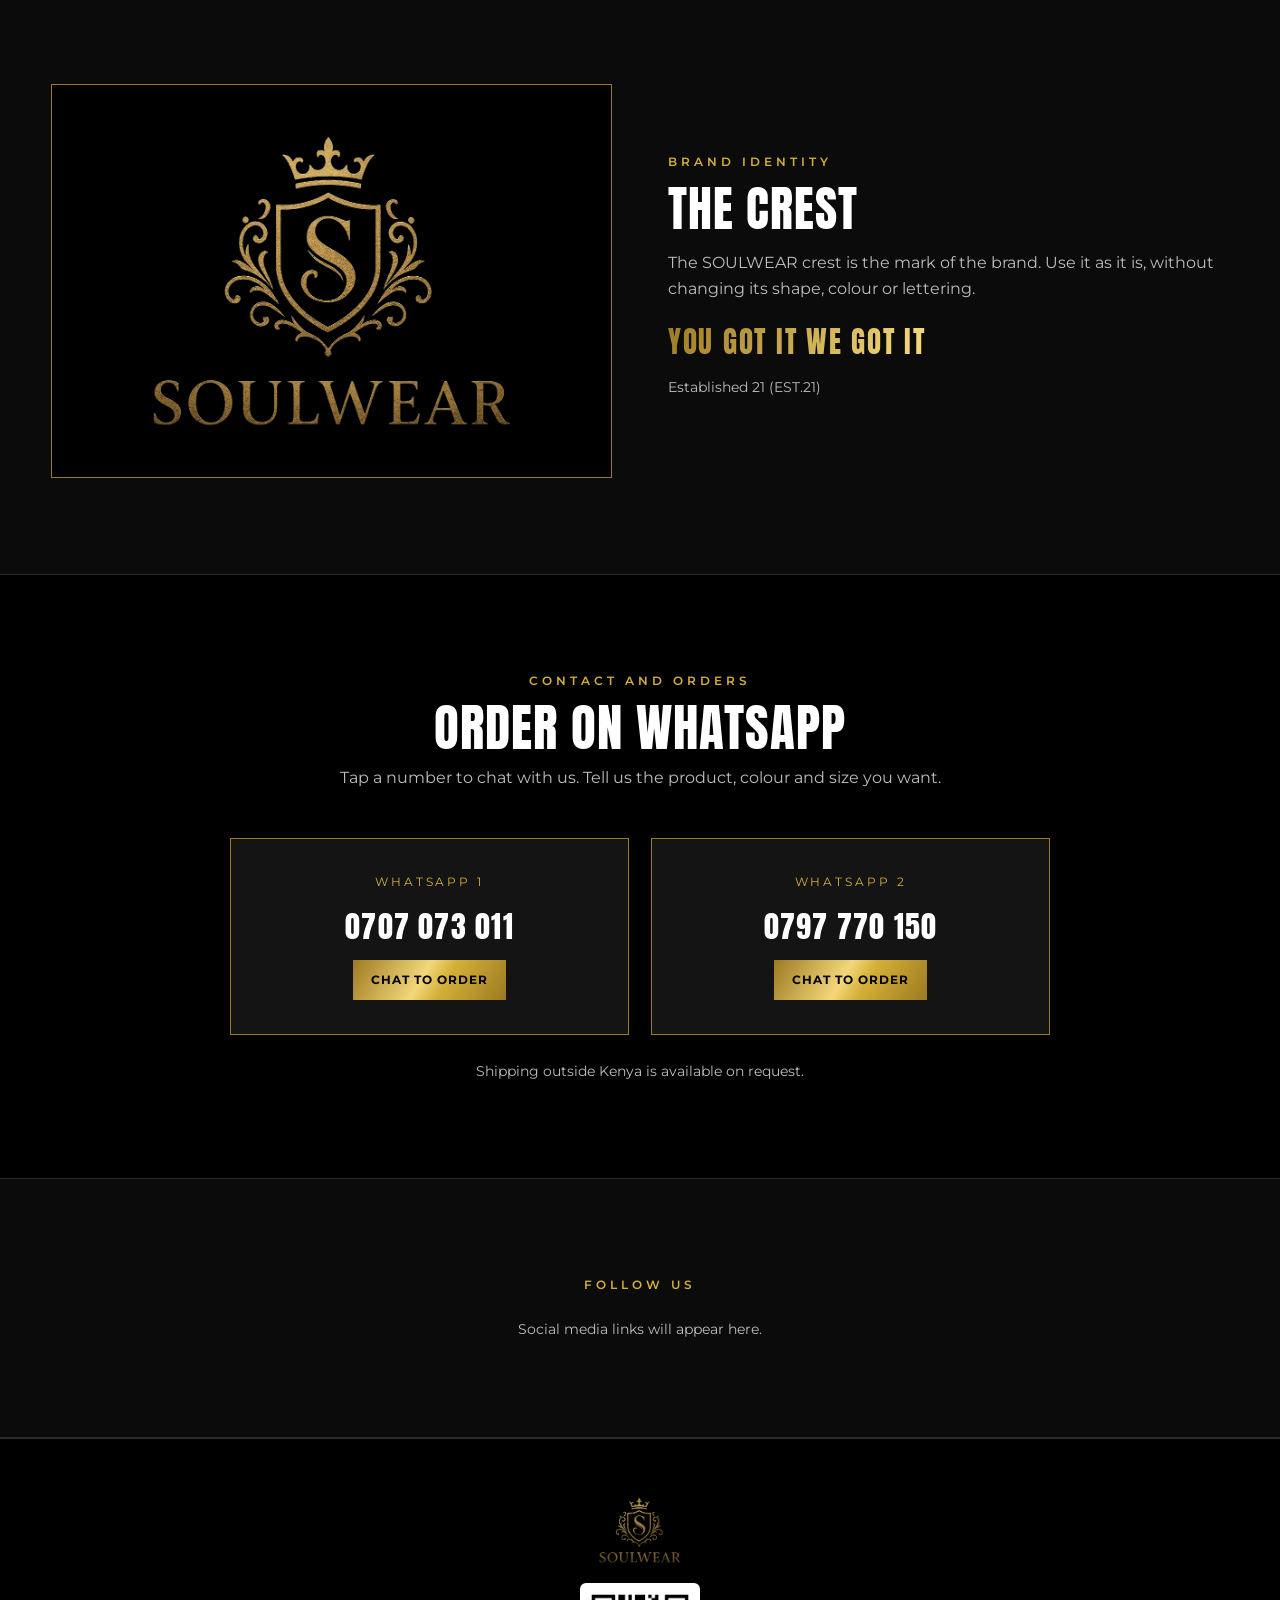
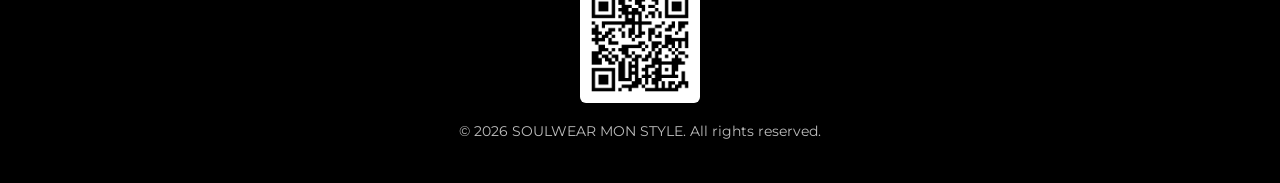
==== commit ca0f10cf: "Show the QR code in the site footer Co-Authored-By: Claude Haiku 5.5 <noreply@anthropic.com> Claude-" ====
--- a/index.html
+++ b/index.html
@@ -124,6 +124,7 @@
 <footer>
   <div class="wrap center">
     <img src="assets/logo.png" alt="" class="foot-logo">
+    <img src="assets/qr-soulwear.png" alt="QR code to open the SOULWEAR website" class="foot-qr" width="120" height="120" loading="lazy">
     <p>&copy; <span id="yr"></span> SOULWEAR MON STYLE. All rights reserved.</p>
   </div>
 </footer>
--- a/styles.css
+++ b/styles.css
@@ -189,3 +189,5 @@
   body{padding-bottom:60px}
   .toast{bottom:80px}
 }
+
+.foot-qr{width:120px;height:120px;margin:0 auto 18px;background:#fff;padding:8px;border-radius:6px}
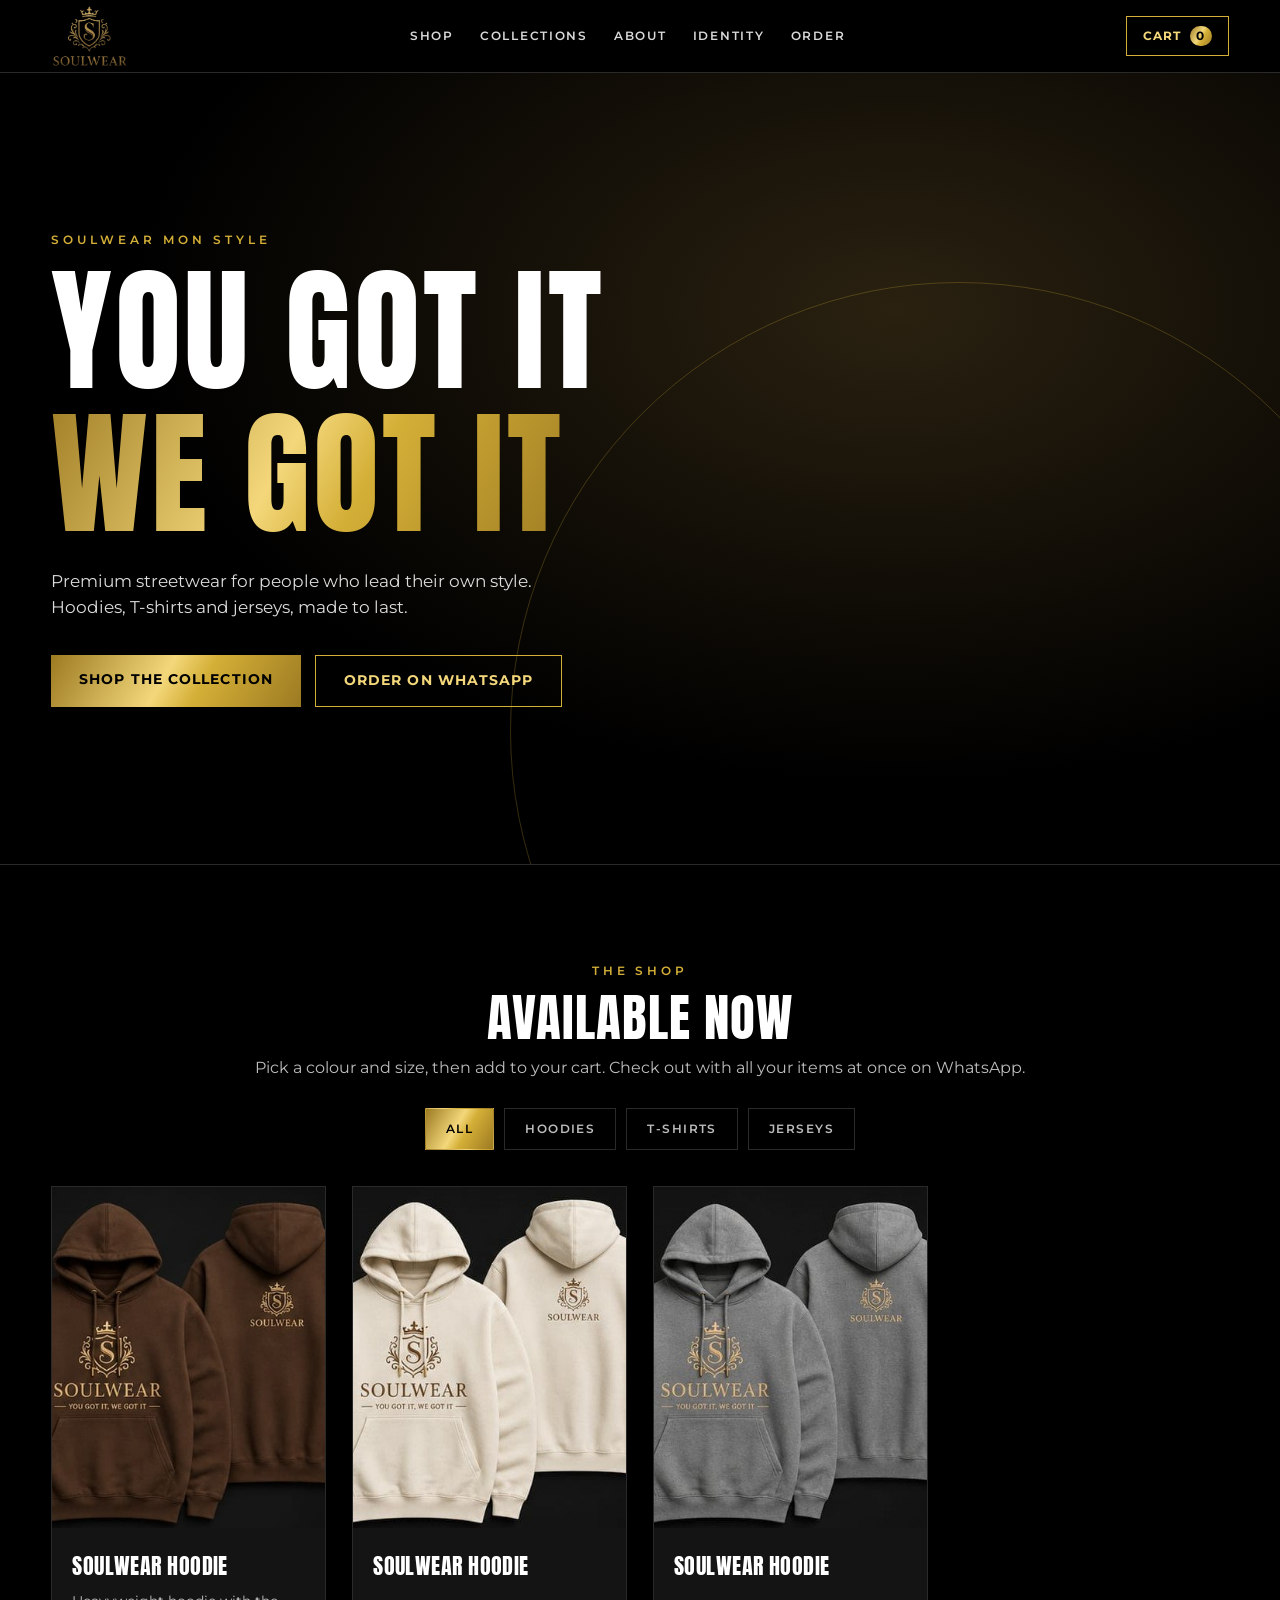
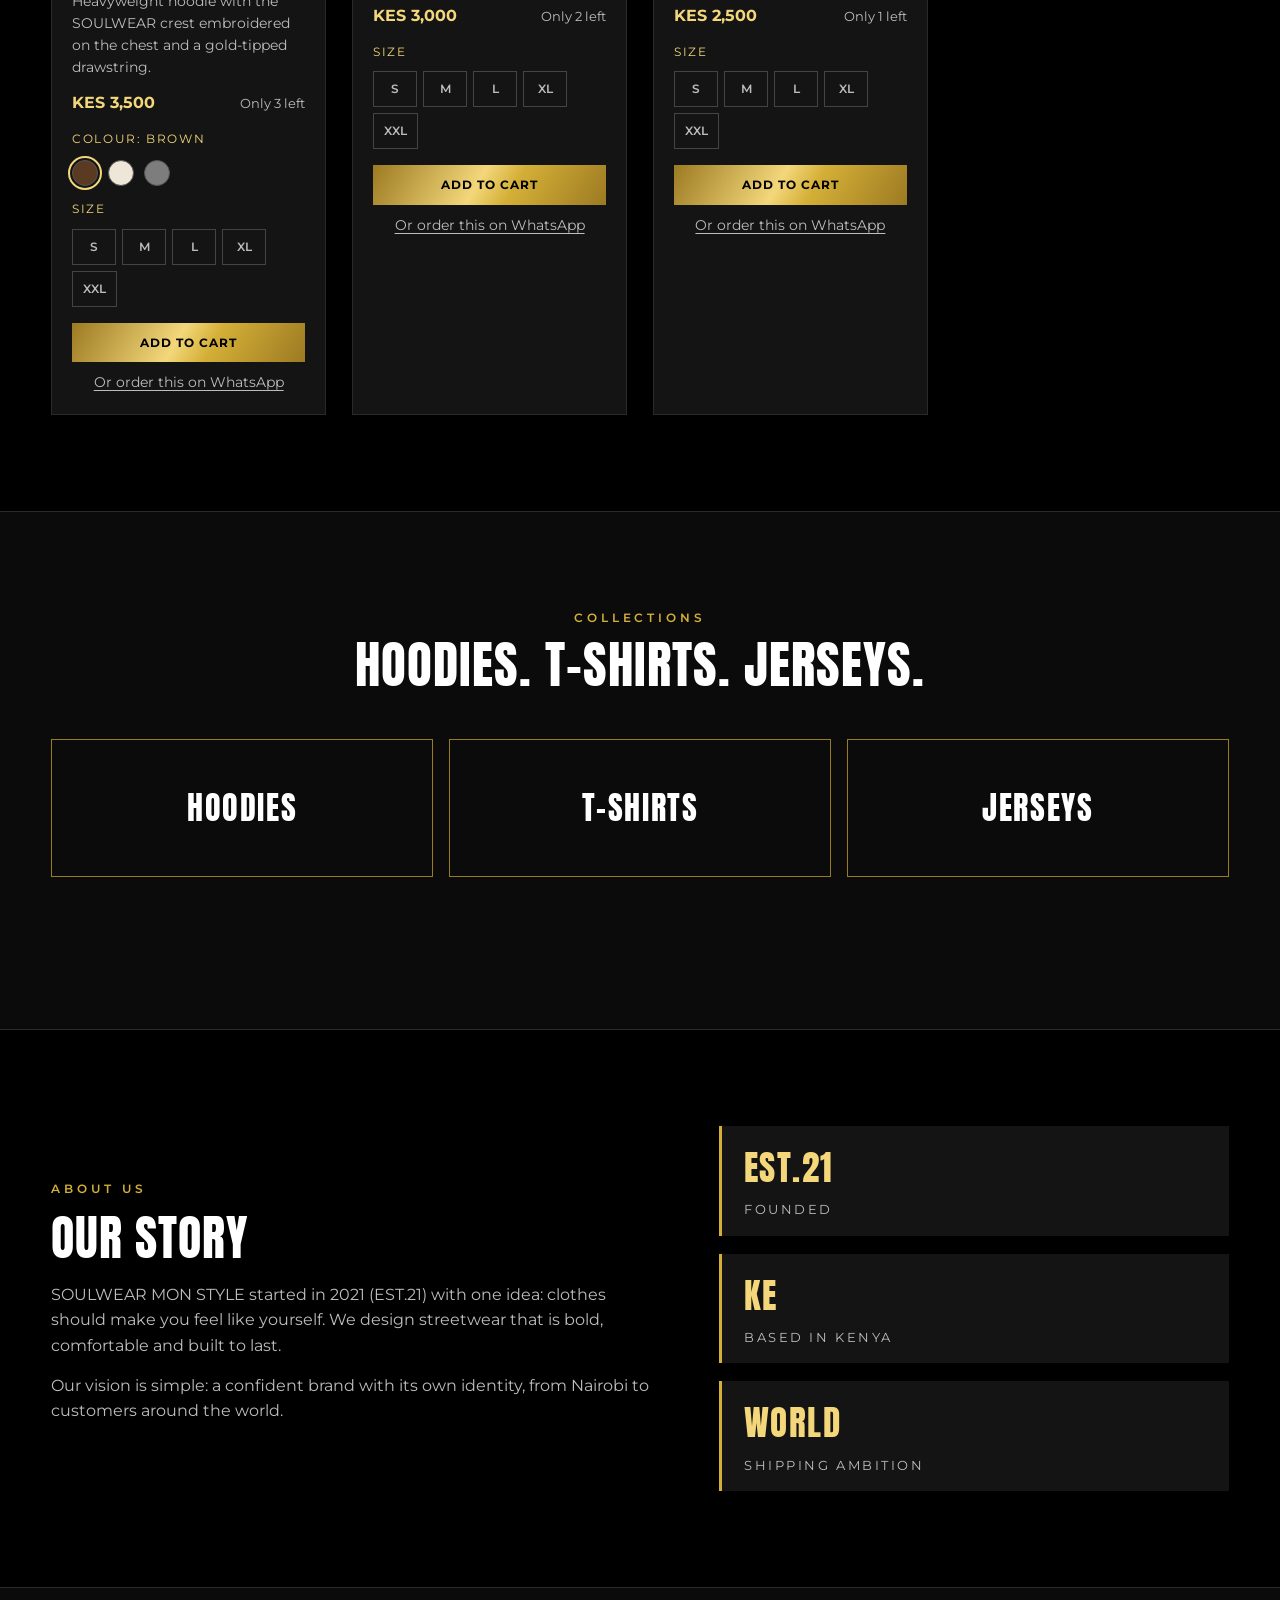
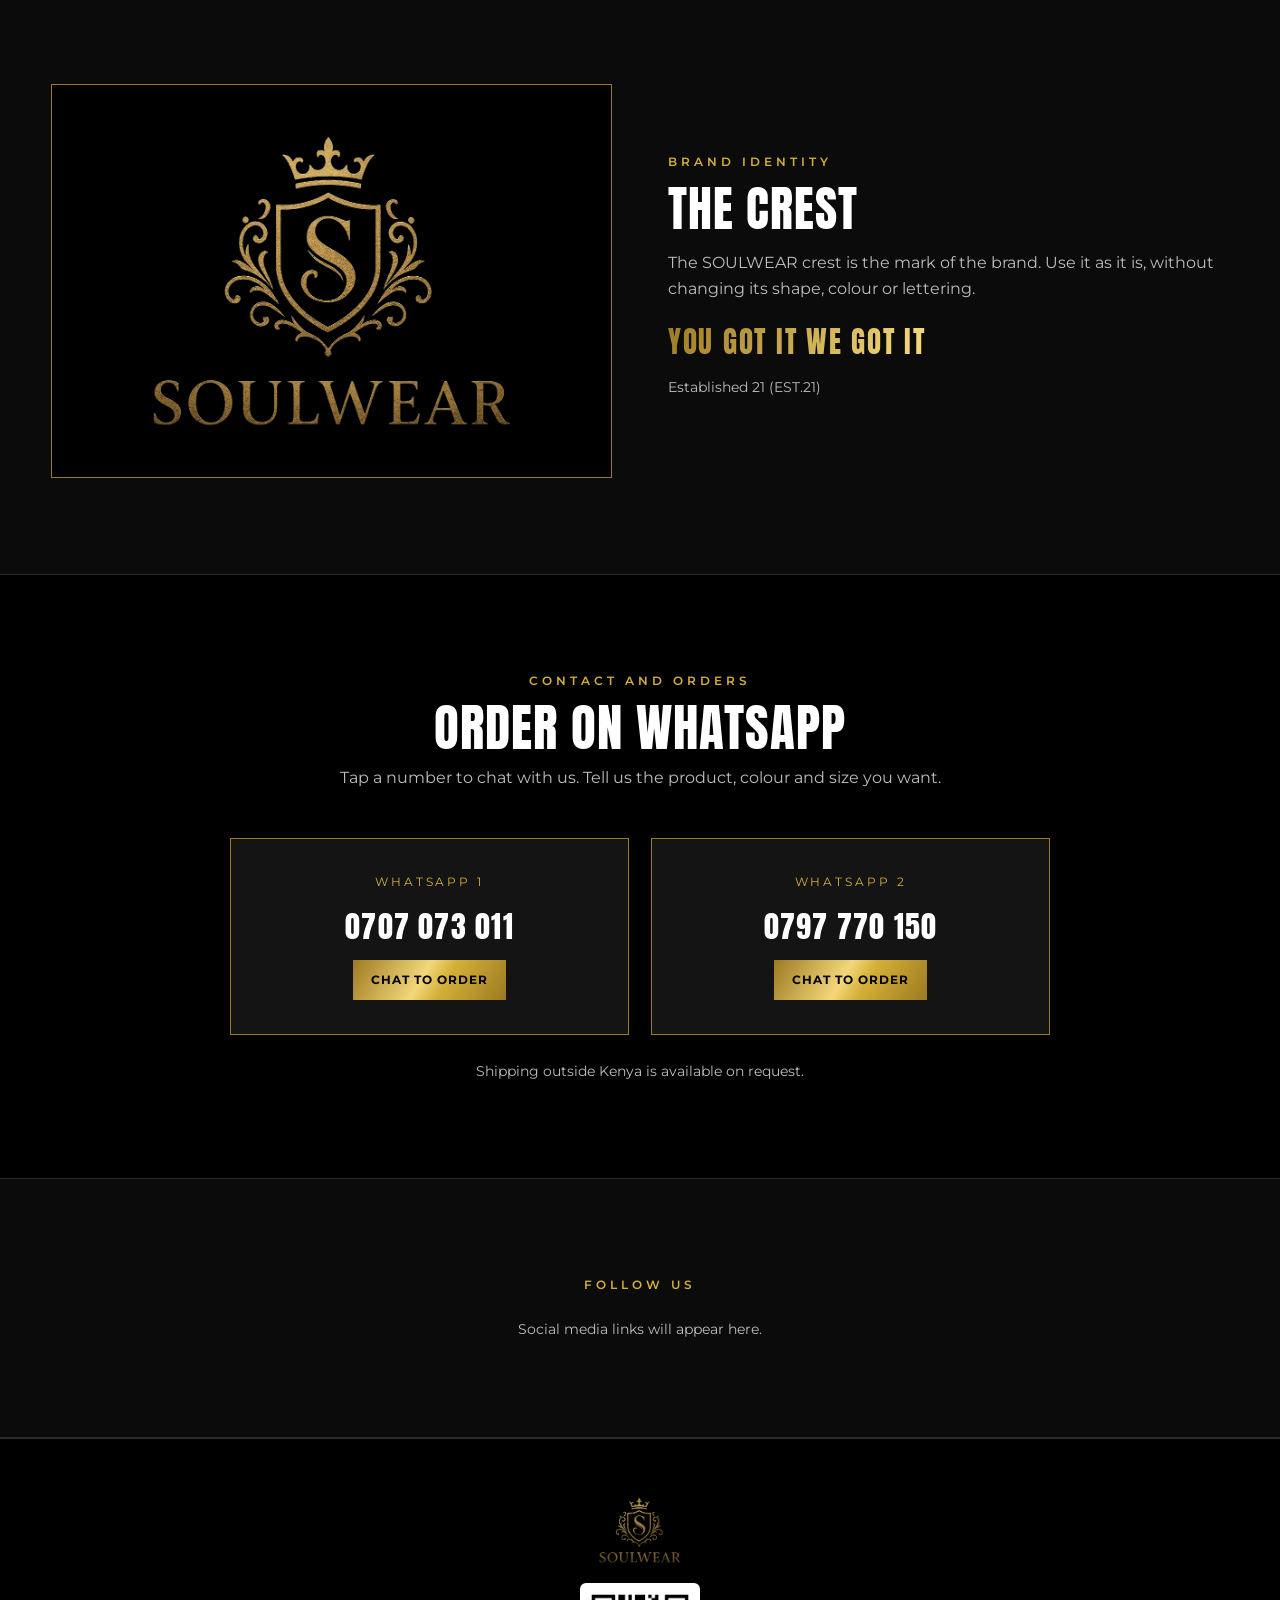
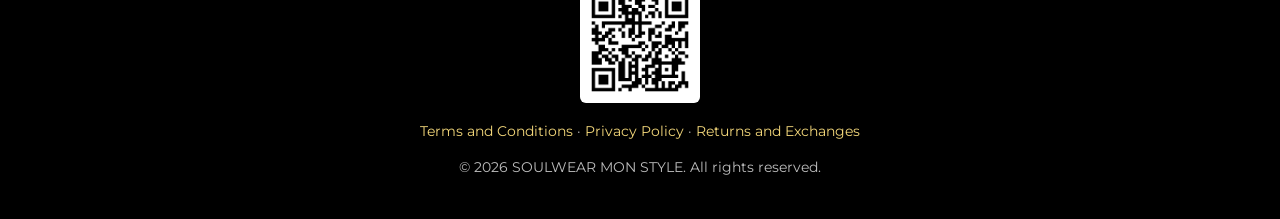
==== commit 4c0d1f96: "Add Terms and Conditions, Privacy Policy and Returns pages with footer links Co-Authored-By: Claude " ====
--- a/index.html
+++ b/index.html
@@ -125,6 +125,7 @@
   <div class="wrap center">
     <img src="assets/logo.png" alt="" class="foot-logo">
     <img src="assets/qr-soulwear.png" alt="QR code to open the SOULWEAR website" class="foot-qr" width="120" height="120" loading="lazy">
+    <p class="legal-links"><a href="terms.html">Terms and Conditions</a> · <a href="privacy.html">Privacy Policy</a> · <a href="returns.html">Returns and Exchanges</a></p>
     <p>&copy; <span id="yr"></span> SOULWEAR MON STYLE. All rights reserved.</p>
   </div>
 </footer>
--- a/styles.css
+++ b/styles.css
@@ -191,3 +191,13 @@
 }
 
 .foot-qr{width:120px;height:120px;margin:0 auto 18px;background:#fff;padding:8px;border-radius:6px}
+
+/* Legal pages */
+.legal{padding:64px 0 80px;max-width:820px}
+.legal h1{font-size:clamp(2.2rem,5vw,3.2rem);margin-bottom:8px;color:var(--gold-hi)}
+.legal h2{font-family:'Anton',Impact,sans-serif;font-weight:400;text-transform:uppercase;letter-spacing:.03em;font-size:1.35rem;margin:34px 0 10px;color:var(--white)}
+.legal p{color:#d6d6d6;margin-bottom:12px}
+.legal a{color:var(--gold-hi);text-decoration:underline;text-underline-offset:3px}
+.updated{color:var(--muted)!important;font-size:.85rem;margin-bottom:24px!important}
+.legal-links{margin-bottom:14px;font-size:.85rem}
+.legal-links a{color:var(--gold-hi)}
